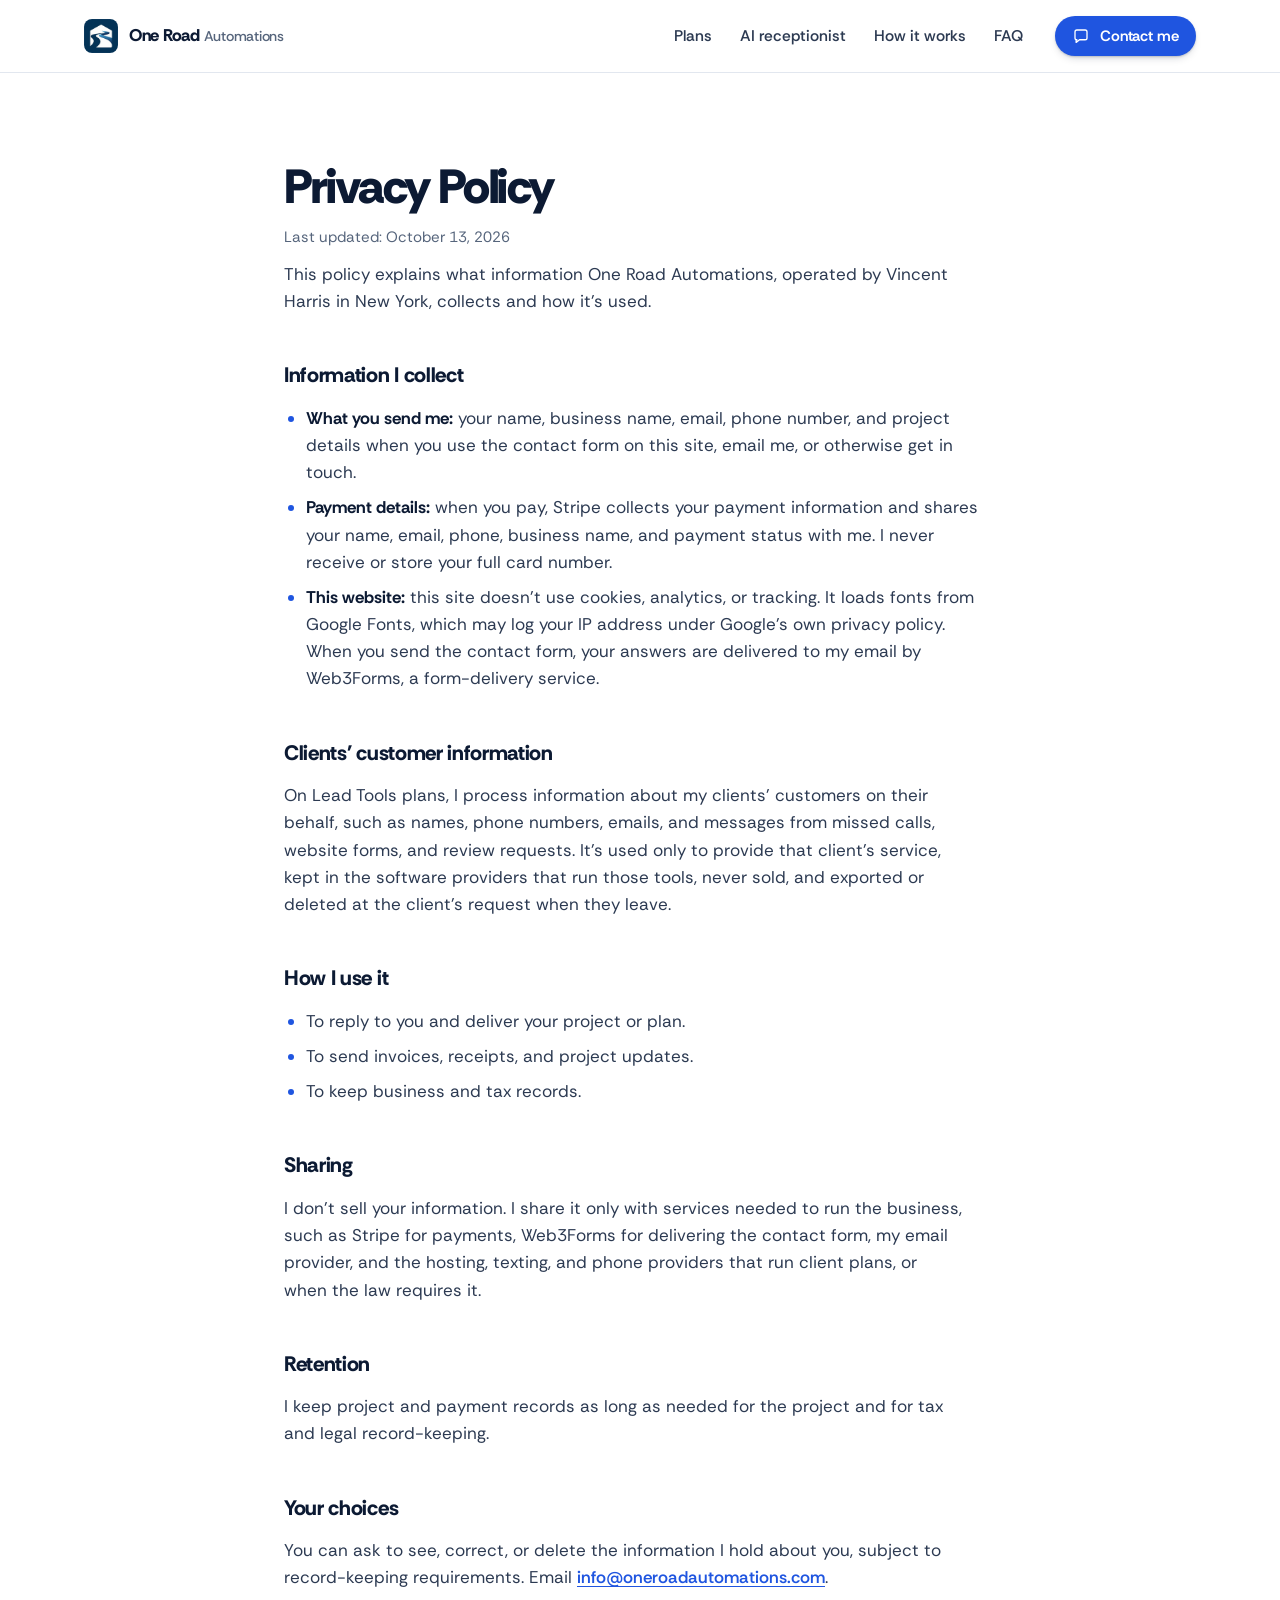
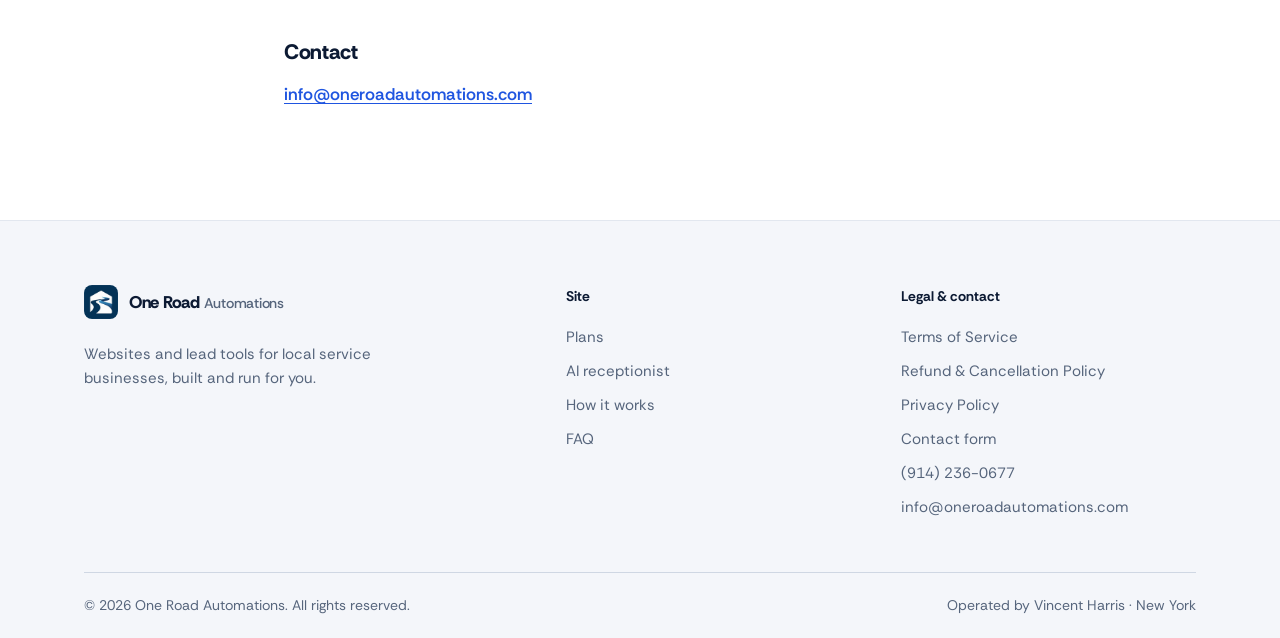
==== privacy.html @ 5dea584a "Use the One Road house-and-road logo Replace the road-lines mark in the header, footer, favicon and " ====
<!DOCTYPE html>
<html lang="en">
<head>
<meta charset="UTF-8" />
<meta name="viewport" content="width=device-width, initial-scale=1.0" />
<title>Privacy Policy | One Road Automations</title>
<meta name="description" content="How One Road Automations collects and uses information." />
<link rel="canonical" href="https://oneroadautomations.com/privacy.html" />
<meta name="theme-color" content="#FFFFFF" />
<link rel="icon" href="img/favicon-64.png" type="image/png" />
<link rel="apple-touch-icon" href="img/apple-touch-icon.png" />
<link rel="preconnect" href="https://fonts.googleapis.com" />
<link rel="preconnect" href="https://fonts.gstatic.com" crossorigin />
<link href="https://fonts.googleapis.com/css2?family=Rethink+Sans:wght@400..800&display=swap" rel="stylesheet" />
<link rel="stylesheet" href="styles.css" />
</head>
<body>
<a class="skip-link" href="#main">Skip to content</a>

<!-- Icon set: one stroke weight, drawn in currentColor -->
<svg width="0" height="0" style="position:absolute" aria-hidden="true" focusable="false">
  <defs>
    <symbol id="i-phone" viewBox="0 0 24 24"><path d="M6.6 3.2 9.4 3l1.7 4.1-2.1 1.6a12 12 0 0 0 6.3 6.3l1.6-2.1 4.1 1.7-.2 2.8a2 2 0 0 1-2.1 1.8A16.5 16.5 0 0 1 4.8 5.3a2 2 0 0 1 1.8-2.1Z"/></symbol>
    <symbol id="i-check" viewBox="0 0 24 24"><path d="M5 12.5 9.5 17 19 7.5"/></symbol>
    <symbol id="i-check-circle" viewBox="0 0 24 24"><circle cx="12" cy="12" r="9"/><path d="m8 12.3 2.7 2.7 5.5-5.5"/></symbol>
    <symbol id="i-minus-circle" viewBox="0 0 24 24"><circle cx="12" cy="12" r="9"/><path d="M8 12h8"/></symbol>
    <symbol id="i-message" viewBox="0 0 24 24"><path d="M4 6.5C4 5.1 5.1 4 6.5 4h11C18.9 4 20 5.1 20 6.5v8c0 1.4-1.1 2.5-2.5 2.5H10l-4.5 3.5V17H6.5C5.1 17 4 15.9 4 14.5Z"/></symbol>
    <symbol id="i-mail" viewBox="0 0 24 24"><rect x="3" y="5" width="18" height="14" rx="2.5"/><path d="m4 7 8 6 8-6"/></symbol>
    <symbol id="i-chev" viewBox="0 0 24 24"><path d="m6 9 6 6 6-6"/></symbol>
    <symbol id="i-tag" viewBox="0 0 24 24"><path d="M3.5 12.6V5A1.5 1.5 0 0 1 5 3.5h7.6a1.5 1.5 0 0 1 1.06.44l6.9 6.9a1.5 1.5 0 0 1 0 2.12l-7.6 7.6a1.5 1.5 0 0 1-2.12 0l-6.9-6.9a1.5 1.5 0 0 1-.44-1.06Z"/><circle cx="8.2" cy="8.2" r="1.4"/></symbol>
    <symbol id="i-key" viewBox="0 0 24 24"><circle cx="8" cy="15.5" r="4.5"/><path d="M11.3 12.2 20 3.5M16.5 7l2.5 2.5M14 9.5l2 2"/></symbol>
    <symbol id="i-calendar-x" viewBox="0 0 24 24"><rect x="3.5" y="5" width="17" height="15.5" rx="2.5"/><path d="M3.5 10h17M8 3v4M16 3v4m-6 7.5 4 4m0-4-4 4"/></symbol>
    <symbol id="i-mobile" viewBox="0 0 24 24"><rect x="6.5" y="2.5" width="11" height="19" rx="2.5"/><path d="M11 18.5h2"/></symbol>
    <symbol id="i-eye" viewBox="0 0 24 24"><path d="M2.5 12S6 5.5 12 5.5 21.5 12 21.5 12 18 18.5 12 18.5 2.5 12 2.5 12Z"/><circle cx="12" cy="12" r="3"/></symbol>
    <symbol id="i-info" viewBox="0 0 24 24"><circle cx="12" cy="12" r="9"/><path d="M12 11v5.5M12 7.6v.4"/></symbol>
    <symbol id="i-bell" viewBox="0 0 24 24"><path d="M6 16.5V11a6 6 0 0 1 12 0v5.5l1.5 2h-15Z"/><path d="M10 20.5a2 2 0 0 0 4 0"/></symbol>
  </defs>
</svg>

<header class="site-header">
  <div class="wrap header-inner">
    <a class="brand" href="index.html" aria-label="One Road Automations, home">
      <img class="brand-mark" src="img/logo-mark.png" alt="" width="34" height="34" />
      <span>One Road <small>Automations</small></span>
    </a>

    <nav class="nav" id="nav" aria-label="Primary">
      <a href="index.html#packages">Plans</a>
      <a href="index.html#receptionist">AI receptionist</a>
      <a href="index.html#how">How it works</a>
      <a href="index.html#faq">FAQ</a>
    </nav>

    <div class="header-cta">
      <a class="btn btn-primary btn-sm" href="index.html#contact"><svg class="icon"><use href="#i-message"/></svg>Contact me</a>
    </div>

    <button class="nav-toggle" id="navToggle" aria-label="Open menu" aria-expanded="false" aria-controls="nav">
      <span></span><span></span><span></span>
    </button>
  </div>
</header>

<main id="main" class="policy">
  <h1>Privacy Policy</h1>
  <p class="updated">Last updated: October 13, 2026</p>

  <p>This policy explains what information One Road Automations, operated by Vincent Harris in New York, collects and how it's used.</p>

  <h2>Information I collect</h2>
  <ul>
    <li><strong>What you send me:</strong> your name, business name, email, phone number, and project details when you use the contact form on this site, email me, or otherwise get in touch.</li>
    <li><strong>Payment details:</strong> when you pay, Stripe collects your payment information and shares your name, email, phone, business name, and payment status with me. I never receive or store your full card number.</li>
    <li><strong>This website:</strong> this site doesn't use cookies, analytics, or tracking. It loads fonts from Google Fonts, which may log your IP address under Google's own privacy policy. When you send the contact form, your answers are delivered to my email by Web3Forms, a form-delivery service.</li>
  </ul>

  <h2>Clients' customer information</h2>
  <p>On Lead Tools plans, I process information about my clients' customers on their behalf, such as names, phone numbers, emails, and messages from missed calls, website forms, and review requests. It's used only to provide that client's service, kept in the software providers that run those tools, never sold, and exported or deleted at the client's request when they leave.</p>

  <h2>How I use it</h2>
  <ul>
    <li>To reply to you and deliver your project or plan.</li>
    <li>To send invoices, receipts, and project updates.</li>
    <li>To keep business and tax records.</li>
  </ul>

  <h2>Sharing</h2>
  <p>I don't sell your information. I share it only with services needed to run the business, such as Stripe for payments, Web3Forms for delivering the contact form, my email provider, and the hosting, texting, and phone providers that run client plans, or when the law requires it.</p>

  <h2>Retention</h2>
  <p>I keep project and payment records as long as needed for the project and for tax and legal record-keeping.</p>

  <h2>Your choices</h2>
  <p>You can ask to see, correct, or delete the information I hold about you, subject to record-keeping requirements. Email <a href="mailto:info@oneroadautomations.com">info@oneroadautomations.com</a>.</p>

  <h2>Contact</h2>
  <p><a href="mailto:info@oneroadautomations.com">info@oneroadautomations.com</a></p>
</main>

<footer class="site-footer">
  <div class="wrap footer-inner">
    <div class="footer-brand">
      <a class="brand" href="index.html" aria-label="One Road Automations, home">
        <img class="brand-mark" src="img/logo-mark.png" alt="" width="34" height="34" />
        <span>One Road <small>Automations</small></span>
      </a>
      <p>Websites and lead tools for local service businesses, built and run for you.</p>
    </div>
    <nav class="footer-col" aria-label="Site">
      <p class="footer-h">Site</p>
      <a href="index.html#packages">Plans</a>
      <a href="index.html#receptionist">AI receptionist</a>
      <a href="index.html#how">How it works</a>
      <a href="index.html#faq">FAQ</a>
    </nav>
    <nav class="footer-col" aria-label="Legal and contact">
      <p class="footer-h">Legal &amp; contact</p>
      <a href="terms.html">Terms of Service</a>
      <a href="terms.html#refunds">Refund &amp; Cancellation Policy</a>
      <a href="privacy.html">Privacy Policy</a>
      <a href="index.html#contact">Contact form</a>
      <a href="tel:+19142360677">(914) 236-0677</a>
      <a href="mailto:info@oneroadautomations.com">info@oneroadautomations.com</a>
    </nav>
  </div>
  <div class="wrap footer-bottom">
    <span>© <span id="year">2026</span> One Road Automations. All rights reserved.</span>
    <span>Operated by Vincent Harris · New York</span>
  </div>
</footer>

<script src="script.js" defer></script>
</body>
</html>
---- styles.css ----
/* =====================================================================
   One Road Automations — light, friendly, one brand blue.
   Type: Rethink Sans (variable weight). Motion: few, purposeful,
   strong ease-out, under 300ms for UI; reduced motion respected.
   ===================================================================== */

:root {
  --bg:        #FFFFFF;
  --bg-soft:   #F4F6FA;
  --ink:       #0C1A33;
  --ink-2:     #2C3A52;
  --muted:     #56657C;
  --line:      #E2E7EF;
  --line-2:    #CFD7E3;
  --blue:      #1F55E0;
  --blue-600:  #1A48C4;
  --blue-700:  #153A9E;
  --blue-50:   #EEF3FE;
  --blue-100:  #DCE6FD;
  --green:     #12805A;
  --danger:    #B42318;
  --field-line: #7E8CA1;

  --font: "Rethink Sans", ui-sans-serif, system-ui, -apple-system, "Segoe UI", sans-serif;

  --radius-sm: 10px;
  --radius:    14px;
  --radius-lg: 22px;
  --maxw:      1160px;

  --shadow-sm: 0 1px 2px rgba(12, 26, 51, .06), 0 1px 1px rgba(12, 26, 51, .04);
  --shadow:    0 2px 4px rgba(12, 26, 51, .04), 0 14px 32px -10px rgba(12, 26, 51, .16);
  --shadow-lg: 0 4px 10px rgba(12, 26, 51, .06), 0 20px 32px -14px rgba(12, 26, 51, .28);

  --ease-out: cubic-bezier(0.23, 1, 0.32, 1);
  --ease-in-out: cubic-bezier(0.77, 0, 0.175, 1);

  color-scheme: light;
}

/* ---------- Base ---------- */
*, *::before, *::after { box-sizing: border-box; }
html { scroll-behavior: smooth; scroll-padding-top: 84px; -webkit-text-size-adjust: 100%; background: var(--bg); }
body {
  margin: 0;
  background: var(--bg);
  color: var(--ink);
  font-family: var(--font);
  font-size: 17px;
  line-height: 1.6;
  -webkit-font-smoothing: antialiased;
  -webkit-tap-highlight-color: transparent;
  caret-color: var(--blue);
}
img, svg { display: block; max-width: 100%; }
a { color: inherit; text-decoration: none; }
h1, h2, h3, h4 { margin: 0; color: var(--ink); text-wrap: balance; }
p { margin: 0; text-wrap: pretty; }
ul, ol { margin: 0; padding: 0; list-style: none; }
button { font: inherit; color: inherit; }
::selection { background: var(--blue-100); color: var(--ink); }

.wrap { width: 100%; max-width: var(--maxw); margin-inline: auto; padding-inline: 24px; }

.skip-link { position: absolute; left: -9999px; top: 0; z-index: 200; background: var(--blue); color: #fff; padding: 10px 16px; border-radius: 0 0 10px 0; font-weight: 600; }
.skip-link:focus { left: 0; }

:focus-visible { outline: 2px solid var(--blue); outline-offset: 3px; border-radius: 6px; }

.icon { width: 20px; height: 20px; flex: none; fill: none; stroke: currentColor; stroke-width: 1.75; stroke-linecap: round; stroke-linejoin: round; }

/* ---------- Type scale ---------- */
.display {
  font-size: clamp(2.45rem, 1.25rem + 4.1vw, 4.4rem);
  font-weight: 800;
  line-height: 1.02;
  letter-spacing: -0.035em;
}
.h2 {
  font-size: clamp(1.95rem, 1.35rem + 2.1vw, 2.95rem);
  font-weight: 780;
  line-height: 1.08;
  letter-spacing: -0.03em;
}
.hl { color: var(--blue); }
.nowrap { white-space: nowrap; }
.lede { font-size: clamp(1.06rem, 1rem + .35vw, 1.2rem); color: var(--ink-2); line-height: 1.6; max-width: 54ch; }
.sub { font-size: 1.08rem; color: var(--muted); max-width: 60ch; margin-top: 16px; }

/* ---------- Buttons ---------- */
.btn {
  display: inline-flex; align-items: center; justify-content: center; gap: 10px;
  min-height: 48px; padding: 12px 22px;
  border-radius: 999px; border: 1.5px solid transparent;
  font-weight: 650; font-size: 16px; line-height: 1.2; letter-spacing: -0.005em;
  cursor: pointer; white-space: nowrap; user-select: none;
  transition: background-color 160ms ease, border-color 160ms ease, color 160ms ease, transform 160ms var(--ease-out), box-shadow 160ms ease;
}
.btn .icon { width: 18px; height: 18px; }
.btn:active { transform: scale(0.97); }
.btn-primary { background: var(--blue); color: #fff; box-shadow: 0 1px 2px rgba(12, 26, 51, .18), 0 4px 10px -4px rgba(12, 26, 51, .28); }
.btn-secondary { background: #fff; color: var(--ink); border-color: var(--line-2); }
.btn-light { background: #fff; color: var(--blue-700); }
.btn-lg { min-height: 56px; padding: 15px 26px; font-size: 17px; }
.btn-sm { min-height: 40px; padding: 8px 16px; font-size: 15px; }
.btn-block { width: 100%; }
@media (hover: hover) and (pointer: fine) {
  .btn-primary:hover { background: var(--blue-600); }
  .btn-secondary:hover { border-color: var(--ink-2); }
  .btn-light:hover { background: var(--blue-50); }
}

.text-link { color: var(--blue); font-weight: 600; text-decoration: underline; text-decoration-thickness: 1.5px; text-underline-offset: 3px; text-decoration-color: rgba(31, 85, 224, .35); transition: text-decoration-color 160ms ease; }
@media (hover: hover) and (pointer: fine) { .text-link:hover { text-decoration-color: var(--blue); } }

/* ---------- Header ---------- */
.site-header {
  position: sticky; top: 0; z-index: 60;
  background: rgba(255, 255, 255, .92);
  -webkit-backdrop-filter: saturate(180%) blur(12px);
          backdrop-filter: saturate(180%) blur(12px);
  border-bottom: 1px solid var(--line);
}
.header-inner { display: flex; align-items: center; gap: 32px; height: 72px; }
.brand { display: inline-flex; align-items: center; gap: 11px; white-space: nowrap; font-weight: 750; font-size: 17px; letter-spacing: -0.015em; }
.brand-mark { width: 34px; height: 34px; flex: none; border-radius: 8px; display: block; }
.brand small { font-weight: 500; color: var(--muted); }
.nav { display: flex; gap: 28px; margin-left: auto; }
.nav a { font-size: 15.5px; font-weight: 550; color: var(--ink-2); transition: color 160ms ease; }
@media (hover: hover) and (pointer: fine) { .nav a:hover { color: var(--blue); } }
.header-cta { display: flex; align-items: center; gap: 12px; }

.nav-toggle { display: none; flex-direction: column; justify-content: center; gap: 5px; width: 44px; height: 44px; margin-left: auto; background: none; border: 0; padding: 10px; cursor: pointer; border-radius: 10px; }
.nav-toggle span { width: 22px; height: 2px; background: var(--ink); border-radius: 2px; transition: transform 200ms var(--ease-in-out), opacity 150ms ease; }
.nav-toggle[aria-expanded="true"] span:nth-child(1) { transform: translateY(7px) rotate(45deg); }
.nav-toggle[aria-expanded="true"] span:nth-child(2) { opacity: 0; }
.nav-toggle[aria-expanded="true"] span:nth-child(3) { transform: translateY(-7px) rotate(-45deg); }

/* ---------- Hero ---------- */
.hero { position: relative; overflow: hidden; padding: clamp(48px, 7vw, 96px) 0 clamp(56px, 7vw, 104px); background: linear-gradient(180deg, var(--blue-50) 0%, #fff 62%); }
.hero-grid { display: grid; grid-template-columns: minmax(0, 1.14fr) minmax(0, .86fr); gap: clamp(40px, 5vw, 72px); align-items: center; }
.hero .lede { margin-top: 24px; }
.actions { display: flex; flex-wrap: wrap; gap: 12px; margin-top: 34px; }
.facts { display: flex; flex-wrap: wrap; gap: 10px 20px; margin-top: 28px; font-size: 15.5px; font-weight: 550; color: var(--ink-2); }
.facts li { display: inline-flex; align-items: center; gap: 8px; }
.facts .icon { width: 18px; height: 18px; color: var(--green); }
.lbl-short { display: none; }
.sample-expand { display: none; }

/* Product shot: desktop browser behind, phone in front */
.showcase { position: relative; min-height: 640px; }
.browser {
  position: absolute; top: 40px; left: -8px; width: calc(100% + 120px); max-width: 680px;
  background: #fff; border: 1px solid var(--line-2); border-radius: 14px;
  box-shadow: var(--shadow-lg); overflow: hidden;
}
.browser-bar { display: flex; align-items: center; gap: 12px; height: 38px; padding: 0 14px; background: var(--bg-soft); border-bottom: 1px solid var(--line); }
.browser-bar .dots { display: flex; gap: 6px; }
.browser-bar .dots i { width: 9px; height: 9px; border-radius: 50%; background: var(--line-2); }
.browser-url { flex: 0 1 auto; max-width: 200px; margin: 0; text-align: left; font-size: 12px; color: var(--muted); background: #fff; border: 1px solid var(--line); border-radius: 7px; padding: 3px 10px; white-space: nowrap; overflow: hidden; text-overflow: ellipsis; }

/* Sample site (desktop rendition) */
.bs-nav { display: flex; align-items: center; gap: 14px; padding: 12px 18px; font-size: 12px; white-space: nowrap; }
.bs-logo { font-weight: 800; font-size: 13px; color: #123B2E; letter-spacing: -0.01em; }
.bs-links { display: flex; gap: 12px; margin-left: auto; color: #4C5A57; }
.bs-call { background: #C2410C; color: #fff; font-weight: 700; border-radius: 999px; padding: 5px 11px; }
.bs-hero { position: relative; height: 230px; margin: 0 12px; border-radius: 10px; overflow: hidden; background: #0A2019; }
.bs-hero img { width: 100%; height: 100%; object-fit: cover; }
.bs-hero::after { content: ""; position: absolute; inset: 0; background: linear-gradient(90deg, rgba(10, 32, 25, .84) 0%, rgba(10, 32, 25, .55) 48%, rgba(10, 32, 25, .05) 100%); }
.bs-hero-copy { position: absolute; z-index: 1; left: 20px; top: 50%; transform: translateY(-50%); max-width: 28%; color: #fff; }
.bs-hero-copy b { display: block; font-size: 18px; line-height: 1.08; font-weight: 800; letter-spacing: -0.02em; }
.bs-hero-copy span { display: block; margin-top: 8px; font-size: 12px; opacity: .92; }
.bs-hero-copy .bs-btns { display: flex; gap: 6px; margin-top: 12px; }
.bs-hero-copy .bs-btns i { font-style: normal; font-size: 12px; white-space: nowrap; font-weight: 700; padding: 6px 10px; border-radius: 999px; background: #C2410C; }
.bs-hero-copy .bs-btns i + i { background: rgba(255, 255, 255, .16); border: 1px solid rgba(255, 255, 255, .5); }
.bs-tiles { display: grid; grid-template-columns: repeat(3, 1fr); gap: 8px; padding: 12px; }
.bs-tiles span { padding: 10px; border: 1px solid #E4EAE7; border-radius: 8px; font-size: 12px; font-weight: 700; color: #123B2E; }

/* Phone */
.phone { position: absolute; right: -36px; top: 0; margin: 0; width: 266px; z-index: 2; }
.sample-tag {
  display: inline-flex; align-items: center; gap: 7px; margin: 0 0 12px 6px;
  font-size: 13px; font-weight: 650; color: var(--blue-700);
  background: #fff; border: 1px solid var(--blue-100); border-radius: 999px; padding: 5px 12px 5px 9px;
  box-shadow: var(--shadow-sm);
}
.sample-tag .icon { width: 16px; height: 16px; color: var(--blue); }
.phone-frame {
  position: relative; height: 566px; padding: 10px;
  background: #101A2C; border-radius: 44px;
  box-shadow: 0 0 0 1px rgba(12, 26, 51, .5), var(--shadow-lg), inset 0 0 0 2px #2A3650;
}
.phone-frame::before { content: ""; position: absolute; z-index: 3; top: 18px; left: 50%; width: 76px; height: 22px; margin-left: -38px; background: #101A2C; border-radius: 999px; }
.phone-screen {
  position: relative; height: 100%; overflow-y: auto; overscroll-behavior: contain;
  background: #fff; border-radius: 34px;
  scrollbar-width: none; font-size: 13px; line-height: 1.45; color: #1E2B28;
}
.phone-screen::-webkit-scrollbar { display: none; }

/* Sample site (mobile rendition) */
.ps-top { position: sticky; top: 0; z-index: 2; display: flex; align-items: center; justify-content: space-between; padding: 44px 14px 10px; background: rgba(255, 255, 255, .96); border-bottom: 1px solid #EDF1EF; }
.ps-logo { font-weight: 800; font-size: 14px; color: #123B2E; letter-spacing: -0.015em; }
.ps-logo small { display: block; font-weight: 600; font-size: 11px; color: #5C6B67; letter-spacing: .02em; }
.ps-btn {
  display: flex; align-items: center; justify-content: center; gap: 6px; width: 100%;
  min-height: 40px; border: 0; border-radius: 999px; background: #C2410C; color: #fff;
  font-weight: 700; font-size: 13px; cursor: pointer;
  transition: transform 160ms var(--ease-out), background-color 160ms ease;
}
.ps-btn:active { transform: scale(0.97); }
.ps-btn .icon { width: 15px; height: 15px; }
.ps-btn.ghost { background: rgba(255, 255, 255, .14); border: 1px solid rgba(255, 255, 255, .55); }
.ps-btn.small { width: auto; min-height: 32px; padding: 0 12px; font-size: 12px; }
.ps-hero { position: relative; height: 300px; overflow: hidden; background: #0A2019; }
.ps-hero img { width: 100%; height: 100%; object-fit: cover; }
.ps-hero::after { content: ""; position: absolute; inset: 0; background: linear-gradient(180deg, rgba(10, 32, 25, .15) 0%, rgba(10, 32, 25, .82) 70%); }
.ps-hero-copy { position: absolute; z-index: 1; left: 14px; right: 14px; bottom: 14px; color: #fff; }
.ps-hero-copy strong { display: block; font-size: 21px; line-height: 1.08; font-weight: 800; letter-spacing: -0.02em; }
.ps-hero-copy p { margin-top: 6px; font-size: 12px; opacity: .92; }
.ps-hero-copy .ps-btn { margin-top: 10px; }
.ps-hero-copy .ps-btn + .ps-btn { margin-top: 8px; }
.ps-section { padding: 18px 14px 4px; }
.ps-h { font-size: 15px; font-weight: 800; color: #123B2E; letter-spacing: -0.01em; margin-bottom: 10px; }
.ps-services { display: grid; grid-template-columns: 1fr 1fr; gap: 8px; }
.ps-services li { padding: 10px; border: 1px solid #E4EAE7; border-radius: 10px; font-weight: 650; font-size: 12px; color: #123B2E; }
.ps-gallery { display: grid; grid-template-columns: 1fr 1fr; gap: 8px; }
.ps-gallery img { width: 100%; height: auto; aspect-ratio: 1; object-fit: cover; border-radius: 10px; }
.ps-map { position: relative; height: 130px; border-radius: 12px; overflow: hidden; background: #E9EFEC; }
.ps-map svg { width: 100%; height: 100%; }
.ps-map span { position: absolute; left: 10px; bottom: 10px; background: #fff; border-radius: 8px; padding: 4px 8px; font-size: 12px; font-weight: 700; color: #123B2E; box-shadow: 0 2px 6px rgba(0, 0, 0, .12); }
.ps-form { display: grid; gap: 8px; }
.ps-field { padding: 10px 12px; border: 1px solid #D9E1DE; border-radius: 10px; color: #66736F; font-size: 12px; background: #fff; }
.ps-field.tall { height: 64px; }
.ps-foot { margin-top: 18px; padding: 16px 14px 28px; background: #123B2E; color: #DCE9E3; font-size: 12px; }
.ps-foot b { color: #fff; }

.ps-toast {
  position: absolute; z-index: 4; left: 22px; right: 22px; bottom: 26px;
  display: flex; align-items: flex-start; gap: 9px; padding: 11px 13px;
  background: var(--ink); color: #fff; border-radius: 14px; font-size: 13px; line-height: 1.35; font-weight: 550;
  box-shadow: 0 10px 30px -8px rgba(0, 0, 0, .45);
  opacity: 0; transform: translateY(8px) scale(0.98); pointer-events: none;
  transition: opacity 150ms var(--ease-out), transform 150ms var(--ease-out);
}
.ps-toast .icon { width: 17px; height: 17px; margin-top: 1px; color: #8FB0FF; }
.ps-toast.show { opacity: 1; transform: none; transition: opacity 220ms var(--ease-out), transform 220ms var(--ease-out); }

/* ---------- Promise strip ---------- */
.promises { border-block: 1px solid var(--line); background: #fff; }
.promise-grid { display: grid; grid-template-columns: repeat(4, 1fr); }
.promise { display: flex; gap: 14px; padding: 28px 24px 28px 0; }
.promise + .promise { padding-left: 24px; border-left: 1px solid var(--line); }
.promise .icon { width: 24px; height: 24px; color: var(--blue); margin-top: 2px; }
.promise b { display: block; font-size: 16px; font-weight: 700; letter-spacing: -0.01em; }
.promise span { display: block; margin-top: 2px; font-size: 14.5px; color: var(--muted); line-height: 1.45; }

/* ---------- Sections ---------- */
.section { padding: clamp(72px, 9vw, 120px) 0; }
.section-soft { background: var(--bg-soft); border-block: 1px solid var(--line); }
.section-head { max-width: 760px; margin-bottom: clamp(40px, 5vw, 60px); }
.section-head.center { margin-inline: auto; text-align: center; }
.section-head.center .sub { margin-inline: auto; }

/* ---------- Pricing ---------- */
.pricing-grid { display: grid; grid-template-columns: repeat(3, minmax(0, 1fr)); gap: 20px; align-items: stretch; }
.price-card {
  position: relative; display: flex; flex-direction: column;
  background: #fff; border: 1px solid var(--line-2); border-radius: var(--radius-lg);
  padding: 30px 28px 30px; box-shadow: var(--shadow-sm);
}
.price-card.featured { border: 2px solid var(--blue); padding: 29px 27px 29px; box-shadow: var(--shadow); }
.price-badge { position: absolute; top: -13px; left: 26px; background: var(--blue); color: #fff; font-size: 12.5px; font-weight: 700; padding: 4px 11px; border-radius: 999px; }
.price-card h3 { font-size: 22px; font-weight: 750; letter-spacing: -0.015em; }
.price-desc { margin-top: 8px; color: var(--muted); font-size: 15.5px; min-height: 4.8em; }
.price-amt { display: flex; flex-wrap: wrap; align-items: baseline; gap: 4px 8px; margin: 18px 0 22px; }
.price-amt strong { font-size: 48px; font-weight: 800; letter-spacing: -0.035em; line-height: 1; font-variant-numeric: tabular-nums; }
.price-amt span { font-size: 15px; color: var(--muted); font-weight: 550; }
.price-list { display: grid; gap: 12px; margin-top: 24px; padding-top: 24px; border-top: 1px solid var(--line); }
.price-list li { display: flex; gap: 10px; font-size: 15.5px; color: var(--ink-2); line-height: 1.45; }
.price-list .icon { width: 19px; height: 19px; color: var(--blue); margin-top: 1px; }
.price-list .lead { font-weight: 650; color: var(--ink); }
.pricing-note { margin-top: 26px; font-size: 15.5px; color: var(--muted); max-width: 78ch; }
.pricing-note strong { color: var(--ink); }

.addons { margin-top: 40px; display: grid; grid-template-columns: minmax(0, .8fr) minmax(0, 2fr); gap: 24px 48px; padding: 30px 32px; background: var(--bg-soft); border: 1px solid var(--line); border-radius: var(--radius-lg); }
.addons h3 { font-size: 21px; font-weight: 750; letter-spacing: -0.015em; }
.addons p { margin-top: 6px; color: var(--muted); font-size: 15px; }
.addons-list { display: grid; grid-template-columns: 1fr; max-width: 560px; }
.addons-list li { display: flex; justify-content: space-between; gap: 16px; padding: 12px 0; border-bottom: 1px solid var(--line-2); font-size: 15.5px; color: var(--ink-2); }
.addons-list strong { color: var(--ink); font-weight: 700; font-variant-numeric: tabular-nums; }

/* ---------- AI receptionist band ---------- */
.band { position: relative; overflow: hidden; background: var(--blue-600); color: #fff; padding: clamp(72px, 9vw, 112px) 0; }
.band-grid { position: relative; display: grid; grid-template-columns: minmax(0, 1fr) minmax(0, .9fr); gap: clamp(40px, 6vw, 88px); align-items: center; }
.band h2 { color: #fff; }
.band-copy > p { margin-top: 20px; font-size: 1.12rem; color: rgba(255, 255, 255, .88); max-width: 52ch; }
.band-bridge { margin-top: 16px; max-width: 52ch; padding: 14px 16px; border-radius: var(--radius); background: rgba(255, 255, 255, .1); color: #fff; font-size: 1rem; line-height: 1.5; }
.band-bridge strong { font-weight: 700; }
.band-points { display: grid; gap: 12px; margin-top: 26px; }
.band-points li { display: flex; gap: 10px; font-weight: 600; }
.band-points .icon { color: #BFD2FF; }
.band .actions { margin-top: 32px; }
.band-note { margin-top: 18px; font-size: 14.5px; color: rgba(255, 255, 255, .78); }

.chat { background: #fff; color: var(--ink); border-radius: var(--radius-lg); box-shadow: 0 18px 36px -16px rgba(0, 0, 0, .34); overflow: hidden; }
.chat-head { display: flex; flex-wrap: wrap; align-items: center; justify-content: space-between; gap: 8px 12px; padding: 14px 18px; border-bottom: 1px solid var(--line); }
.chat-head > div { flex: 1 1 220px; }
.chat-head b { display: block; font-size: 15px; font-weight: 700; letter-spacing: -0.01em; }
.chat-head small { display: block; font-size: 12.5px; color: var(--muted); }
.chat-tag { flex: none; font-size: 12px; font-weight: 650; color: var(--blue-700); background: var(--blue-50); border-radius: 999px; padding: 4px 10px; }
.chat-body { display: grid; gap: 10px; padding: 18px; background: var(--bg-soft); }
.chat-time { justify-self: center; font-size: 12px; font-weight: 600; color: var(--muted); }
.msg { max-width: 84%; padding: 10px 14px; border-radius: 18px; font-size: 15px; line-height: 1.42; }
.msg.in { justify-self: start; background: #fff; border: 1px solid var(--line); border-bottom-left-radius: 6px; }
.msg.out { justify-self: end; background: var(--blue); color: #fff; border-bottom-right-radius: 6px; }
.msg-who { display: block; font-size: 11.5px; font-weight: 650; opacity: .72; margin-bottom: 2px; }
.msg.out .msg-who { opacity: .9; }
.chat-alert { justify-self: center; display: inline-flex; align-items: center; gap: 7px; margin-top: 4px; padding: 6px 12px; border-radius: 999px; background: #E3F4EC; color: #0B6B48; font-size: 13px; font-weight: 650; }
.chat-alert .icon { width: 16px; height: 16px; }
.typing { justify-self: start; display: none; gap: 4px; padding: 12px 14px; background: #fff; border: 1px solid var(--line); border-radius: 18px; border-bottom-left-radius: 6px; }
.typing i { width: 7px; height: 7px; border-radius: 50%; background: var(--muted); opacity: .35; animation: typing 1s infinite ease-in-out; }
.typing i:nth-child(2) { animation-delay: .15s; }
.typing i:nth-child(3) { animation-delay: .3s; }
@keyframes typing { 0%, 60%, 100% { transform: translateY(0); opacity: .35; } 30% { transform: translateY(-3px); opacity: 1; } }

/* Conversation playback (armed by JS only when the band starts below the fold) */
.chat.armed .beat { opacity: 0; transform: translateY(8px) scale(0.98); }
.chat .beat { transition: opacity 260ms var(--ease-out), transform 260ms var(--ease-out); }
.msg.in { transform-origin: bottom left; }
.msg.out { transform-origin: bottom right; }
.chat.armed .beat.on { opacity: 1; transform: none; }
.chat .typing.on { display: inline-flex; }

/* ---------- Included / not ---------- */
.include { display: grid; grid-template-columns: 1fr 1fr; background: #fff; border: 1px solid var(--line-2); border-radius: var(--radius-lg); box-shadow: var(--shadow-sm); overflow: hidden; }
.include-col { padding: 34px 36px 36px; }
.include-col + .include-col { border-left: 1px solid var(--line); background: #FBFCFE; }
.include-col h3 { font-size: 21px; font-weight: 750; letter-spacing: -0.015em; }
.include-col ul { display: grid; gap: 16px; margin-top: 22px; }
.include-col li { display: flex; gap: 12px; color: var(--ink-2); line-height: 1.5; }
.include-col li strong { color: var(--ink); font-weight: 650; }
.include-col .icon { width: 20px; height: 20px; margin-top: 2px; }
.include-col.yes .icon { color: var(--green); }
.include-col.no .icon { color: #6F7C91; }

/* ---------- How it works ---------- */
.steps { display: grid; grid-template-columns: repeat(3, minmax(0, 1fr)); gap: 44px 40px; counter-reset: step; }
.step { position: relative; padding-top: 4px; }
.step-num {
  display: grid; place-items: center; width: 40px; height: 40px; border-radius: 50%;
  background: var(--blue-50); color: var(--blue-700); border: 1px solid var(--blue-100);
  font-weight: 750; font-size: 16px; font-variant-numeric: tabular-nums;
}
.step h3 { margin-top: 18px; font-size: 21px; font-weight: 750; letter-spacing: -0.015em; }
.step p { margin-top: 8px; color: var(--muted); font-size: 16px; }

/* ---------- FAQ ---------- */
.faq-grid { display: grid; grid-template-columns: minmax(0, .8fr) minmax(0, 1.4fr); gap: clamp(32px, 6vw, 88px); align-items: start; }
.faq-aside p { margin-top: 16px; color: var(--muted); }
.faq { background: #fff; border: 1px solid var(--line-2); border-radius: var(--radius-lg); box-shadow: var(--shadow-sm); }
.faq details + details { border-top: 1px solid var(--line); }
.faq summary {
  display: flex; justify-content: space-between; align-items: center; gap: 20px;
  padding: 22px 26px; cursor: pointer; list-style: none;
  font-size: 17px; font-weight: 650; letter-spacing: -0.01em;
}
.faq summary::-webkit-details-marker { display: none; }
.faq summary .chev { width: 20px; height: 20px; flex: none; color: var(--muted); transition: transform 200ms var(--ease-out); }
.faq details[open] summary .chev { transform: rotate(180deg); color: var(--blue); }
.faq details p { padding: 0 26px 24px; color: var(--ink-2); max-width: 68ch; }
.faq details a { color: var(--blue); font-weight: 600; text-decoration: underline; text-underline-offset: 3px; }

/* ---------- Final CTA ---------- */
.cta { text-align: center; background: linear-gradient(180deg, #fff 0%, var(--blue-50) 100%); }
.cta-card { max-width: 860px; margin-inline: auto; }
.cta-card .sub { margin-inline: auto; color: var(--ink-2); }
.cta-sign { margin-top: 18px; font-size: 14.5px; color: var(--muted); }

/* Contact form */
.lead-form { max-width: 640px; margin: 32px auto 0; text-align: left; background: #fff; border: 1px solid var(--blue-100); border-radius: var(--radius-lg); padding: clamp(22px, 4vw, 34px); box-shadow: var(--shadow-sm); }
.form-body { display: grid; gap: 18px; }
.field-row { display: grid; grid-template-columns: 1fr 1fr; gap: 18px; }
.field { display: grid; gap: 7px; }
.field > span { font-size: 15.5px; font-weight: 650; color: var(--ink); }
.field .req { color: var(--blue); font-weight: 700; }
.field em { font-style: normal; font-weight: 500; color: var(--muted); }
.field input, .field select, .field textarea {
  width: 100%; min-height: 50px; padding: 12px 14px;
  font: inherit; font-size: 16px; color: var(--ink);
  background: #fff; border: 1px solid var(--field-line); border-radius: var(--radius-sm);
}
.field textarea { min-height: 128px; resize: vertical; line-height: 1.5; }
.field select {
  appearance: none; -webkit-appearance: none; padding-right: 44px; cursor: pointer;
  background-image: url("data:image/svg+xml,%3Csvg xmlns='http://www.w3.org/2000/svg' viewBox='0 0 24 24' fill='none' stroke='%2356657C' stroke-width='2' stroke-linecap='round' stroke-linejoin='round'%3E%3Cpath d='m6 9 6 6 6-6'/%3E%3C/svg%3E");
  background-repeat: no-repeat; background-position: right 14px center; background-size: 18px;
}
.field ::placeholder { color: var(--muted); opacity: 1; }
.field input:focus, .field select:focus, .field textarea:focus { outline: none; border-color: var(--blue); box-shadow: 0 0 0 3px var(--blue-100); }
@media (hover: hover) and (pointer: fine) { .field input:hover, .field select:hover, .field textarea:hover { border-color: var(--muted); } }
.lead-form.was-validated .field :invalid { border-color: var(--danger); }
.lead-form.was-validated .field :invalid:focus { box-shadow: 0 0 0 3px rgba(180, 35, 24, .15); }
.lead-form .btn[disabled] { opacity: .7; cursor: progress; }
.field-error { font-size: 14.5px; font-weight: 600; color: var(--danger); }
.field-error[hidden] { display: none; }
.field select.just-picked { border-color: var(--blue); animation: picked 1.6s var(--ease-out); }
@keyframes picked { 0% { box-shadow: 0 0 0 0 rgba(31, 85, 224, 0); } 15% { box-shadow: 0 0 0 5px var(--blue-100); } 100% { box-shadow: 0 0 0 0 rgba(31, 85, 224, 0); } }
.form-status { font-size: 15.5px; font-weight: 600; }
.form-status:empty { display: none; }
.form-status.error { color: var(--danger); }
.form-status.ok { color: var(--green); }
.form-done { display: grid; justify-items: center; gap: 12px; padding: 18px 8px; text-align: center; color: var(--ink-2); }
.form-done[hidden], .form-body[hidden] { display: none; }
.form-done:focus { outline: none; }
.form-done .icon { width: 44px; height: 44px; color: var(--green); stroke-width: 1.5; }
.form-done b { color: var(--ink); font-size: 1.15em; }
.form-note { max-width: 640px; margin: 18px auto 0; font-size: 15.5px; color: var(--muted); }
.hp { position: absolute; left: -9999px; width: 1px; height: 1px; opacity: 0; }

/* ---------- Policy pages ---------- */
.policy { max-width: 760px; margin-inline: auto; padding: clamp(48px, 7vw, 88px) 24px clamp(72px, 9vw, 112px); }
.policy h1 { font-size: clamp(2.1rem, 1.5rem + 2.4vw, 3rem); font-weight: 800; letter-spacing: -0.03em; line-height: 1.08; }
.policy .updated { margin-top: 12px; color: var(--muted); font-size: 15px; }
.policy h2 { margin-top: 44px; font-size: 21px; font-weight: 750; letter-spacing: -0.015em; scroll-margin-top: 96px; }
.policy p, .policy li { color: var(--ink-2); }
.policy p { margin-top: 12px; }
.policy p, .policy li { max-width: 68ch; }
.policy ul { margin-top: 12px; padding-left: 22px; list-style: disc; }
.policy li { margin-top: 8px; }
.policy li::marker { color: var(--blue); }
.policy strong { color: var(--ink); }
.policy a { color: var(--blue); font-weight: 600; text-decoration: underline; text-underline-offset: 3px; }
.callout { margin-top: 18px; padding: 18px 20px; background: var(--blue-50); border: 1px solid var(--blue-100); border-radius: var(--radius); }

/* ---------- Footer ---------- */
.site-footer { background: var(--bg-soft); border-top: 1px solid var(--line); padding-top: 64px; color: var(--muted); font-size: 15px; }
.footer-inner { display: grid; grid-template-columns: 1.5fr 1fr 1fr; gap: 40px; padding-bottom: 48px; }
.footer-brand .brand { color: var(--ink); }
.footer-brand p { margin-top: 16px; max-width: 40ch; }
.footer-h { font-size: 14px; font-weight: 700; color: var(--ink); margin-bottom: 12px; }
.footer-col a { display: block; padding: 5px 0; transition: color 160ms ease; }
@media (hover: hover) and (pointer: fine) { .footer-col a:hover { color: var(--blue); } }
.footer-bottom { position: relative; display: flex; justify-content: space-between; flex-wrap: wrap; gap: 8px; padding-top: 22px; padding-bottom: 22px; font-size: 14px; }
.footer-bottom::before { content: ""; position: absolute; top: 0; left: 24px; right: 24px; border-top: 1px solid var(--line-2); }

/* ---------- Mobile action bar ---------- */
.mobile-bar {
  display: none; position: fixed; z-index: 70; left: 0; right: 0; bottom: 0; gap: 10px;
  padding: 10px 14px calc(10px + env(safe-area-inset-bottom));
  background: rgba(255, 255, 255, .96); border-top: 1px solid var(--line);
  -webkit-backdrop-filter: blur(12px); backdrop-filter: blur(12px);
}
.mobile-bar .btn { flex: 1; }

/* ---------- Responsive ---------- */
@media (max-width: 1080px) {
  .hero-grid { grid-template-columns: 1fr; }
  .showcase { max-width: 600px; min-height: 640px; width: 100%; margin-inline: auto; }
  .promise-grid { grid-template-columns: 1fr 1fr; }
  .promise:nth-child(3) { padding-left: 0; border-left: 0; }
  .promise:nth-child(n+3) { border-top: 1px solid var(--line); }
  .addons { grid-template-columns: 1fr; }
  .band-grid, .faq-grid { grid-template-columns: 1fr; }
  .steps { grid-template-columns: 1fr 1fr; }
  .footer-inner { grid-template-columns: 1fr 1fr; }
  .footer-brand { grid-column: 1 / -1; }
}
@media (max-width: 960px) {
  /* menu button from tablet width down; the header CTA stays beside it */
  .nav {
    position: fixed; inset: 72px 0 auto 0; flex-direction: column; gap: 0; margin: 0;
    background: #fff; border-bottom: 1px solid var(--line); box-shadow: var(--shadow);
    padding: 6px 24px 16px;
    transform: translateY(-8px); opacity: 0; visibility: hidden;
    transition: transform 150ms var(--ease-out), opacity 150ms var(--ease-out), visibility 0s linear 150ms;
  }
  .nav.open { transform: none; opacity: 1; visibility: visible; transition: transform 200ms var(--ease-out), opacity 200ms var(--ease-out); }
  .nav a { padding: 14px 0; font-size: 17px; border-bottom: 1px solid var(--line); }
  .nav a:last-child { border-bottom: 0; }
  .header-cta { margin-left: auto; }
  .nav-toggle { display: flex; margin-left: 0; }
}
@media (max-width: 900px) {
  .pricing-grid { grid-template-columns: 1fr; max-width: 640px; margin-inline: auto; }
  .price-desc { min-height: 0; }
}
@media (min-width: 641px) and (max-width: 900px) {
  .price-list { grid-template-columns: 1fr 1fr; column-gap: 28px; }
  .price-list li:has(.lead) { grid-column: 1 / -1; }
}
@media (max-width: 760px) {
  body { font-size: 16px; }
  .header-cta { display: none; }
  .nav-toggle { margin-left: auto; }
  .actions .btn { width: 100%; }
  .hero .actions { flex-wrap: nowrap; }
  .hero .actions .btn { width: auto; flex: 1 1 0; padding-inline: 12px; }
  .lbl-long { display: none; }
  .lbl-short { display: inline; }
  .facts { display: none; }
  .showcase { min-height: 0; }
  .browser { display: none; }
  .phone { position: relative; right: auto; margin-inline: auto; width: 272px; }
  .phone-frame { height: 540px; }
  .phone-screen { overflow-y: hidden; overscroll-behavior: auto; }
  .sample-expand { display: flex; width: 100%; margin-top: 14px; }
  .phone.expanded .phone-frame { height: auto; }
  .phone.expanded .phone-screen { height: auto; overflow: visible; }
  .phone.expanded .ps-top { position: static; }
  .phone.expanded .ps-toast { position: fixed; left: 16px; right: 16px; bottom: 20px; z-index: 80; }
  .promise-grid { grid-template-columns: 1fr; }
  .promise, .promise + .promise { padding: 20px 0; border-left: 0; }
  .promise + .promise { border-top: 1px solid var(--line); }
  .price-card { padding: 26px 22px; }
  .price-card.featured { padding: 25px 21px; }
  .addons { padding: 24px 22px; }
  .addons-list { grid-template-columns: 1fr; }
  .include { grid-template-columns: 1fr; }
  .include-col { padding: 26px 22px 28px; }
  .include-col + .include-col { border-left: 0; border-top: 1px solid var(--line); }
  .steps { grid-template-columns: 1fr; gap: 28px; }
  .step { display: grid; grid-template-columns: 40px 1fr; column-gap: 16px; padding-top: 0; }
  .step h3 { margin-top: 7px; }
  .step p { grid-column: 2; }
  .faq summary { padding: 20px 20px; font-size: 16px; }
  .faq details p { padding: 0 20px 22px; }
  .field-row { grid-template-columns: 1fr; }
  .lead-form { padding: 22px 18px; }
  .footer-inner { grid-template-columns: 1fr; gap: 28px; }
  .mobile-bar { display: flex; }
  .bar-managed .mobile-bar { transform: translateY(110%); visibility: hidden; transition: transform 150ms var(--ease-out), visibility 0s linear 150ms; }
  .bar-managed .mobile-bar.show { transform: none; visibility: visible; transition: transform 220ms var(--ease-out); }
  body:has(.mobile-bar) .site-footer { padding-bottom: 76px; }
}

/* ---------- Reduced motion ---------- */
@media (prefers-reduced-motion: reduce) {
  /* Gentler, not zero: drop movement, keep opacity and color fades */
  html { scroll-behavior: auto; }
  .btn:active, .ps-btn:active { transform: none; }
  .ps-toast, .ps-toast.show { transform: none; }
  .nav, .nav.open { transform: none; }
  .nav-toggle span, .faq summary .chev { transition: none; }
  .typing i { animation: none; opacity: .6; }
  .chat.armed .beat { opacity: 1; transform: none; }
  .field select.just-picked { animation: none; box-shadow: 0 0 0 4px var(--blue-100); }
  .bar-managed .mobile-bar { transform: none; opacity: 0; transition: opacity 150ms ease, visibility 0s linear 150ms; }
  .bar-managed .mobile-bar.show { opacity: 1; transition: opacity 150ms ease; }
}
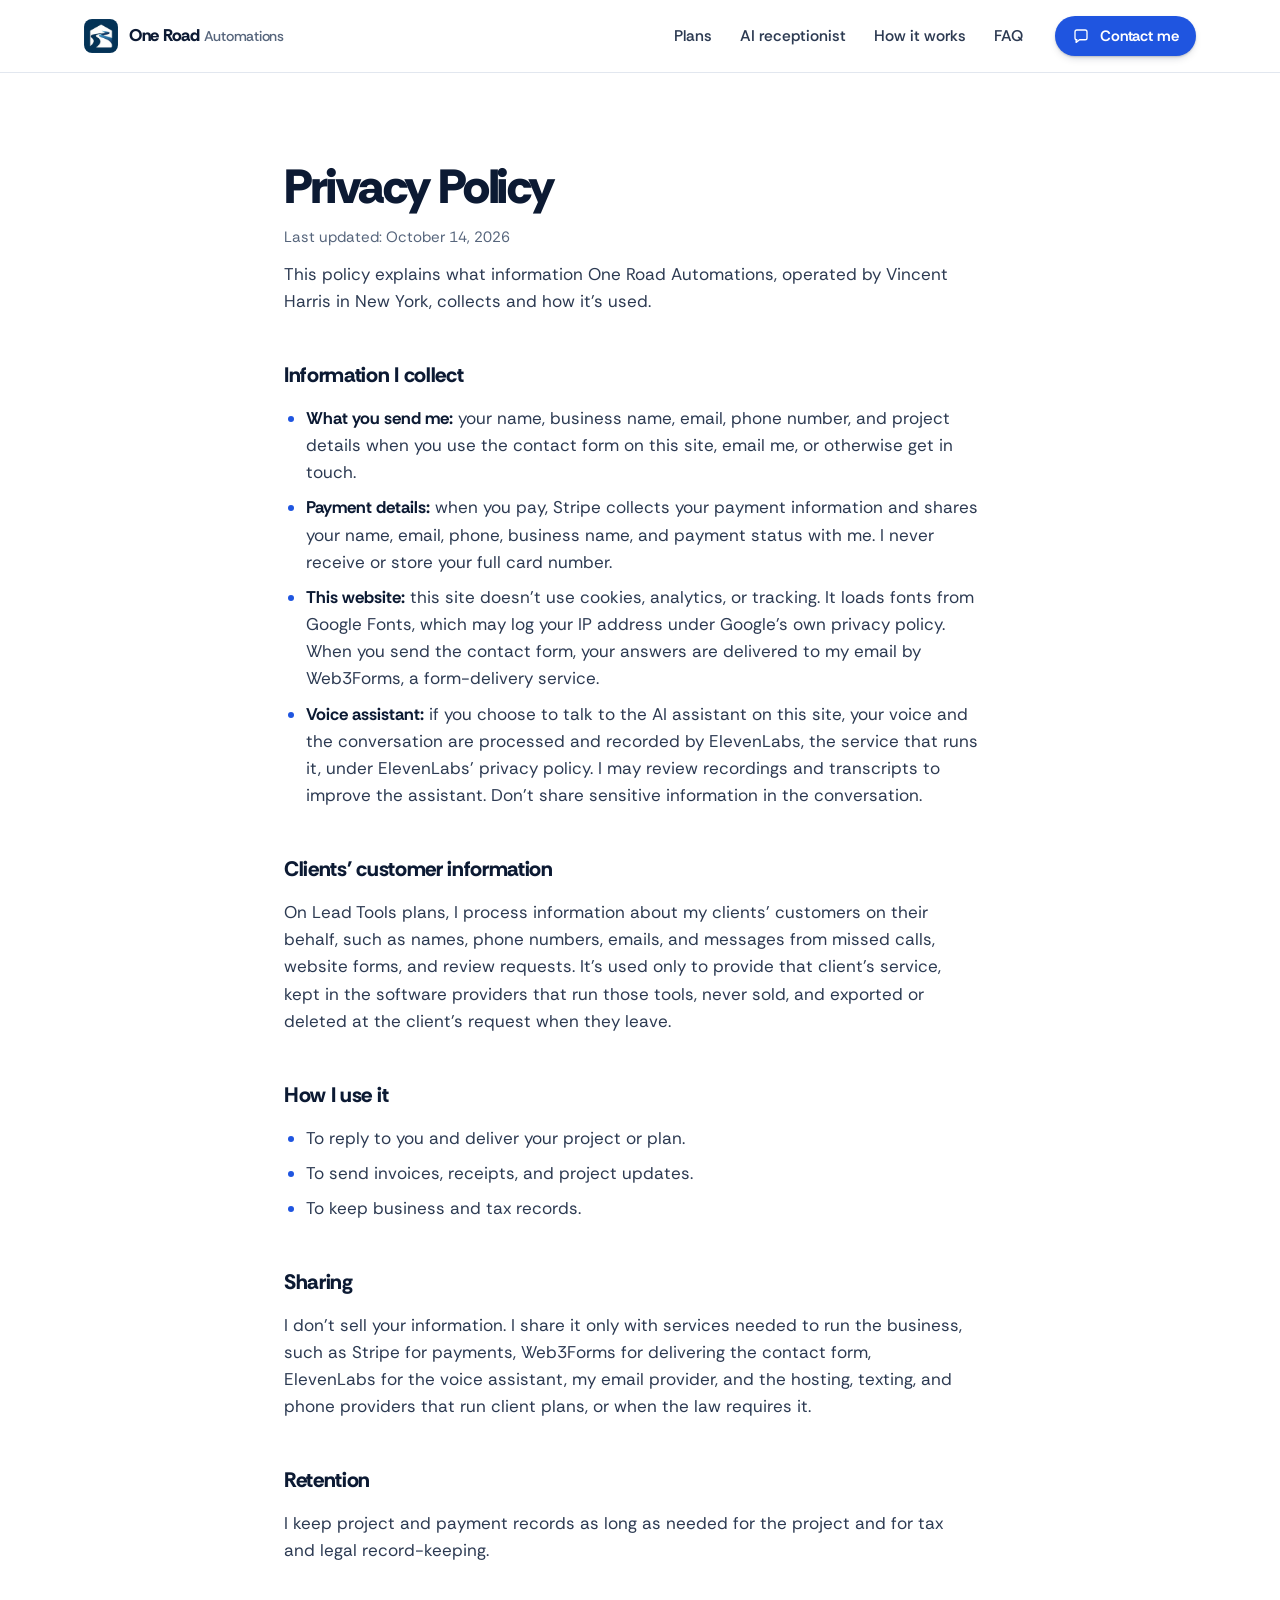
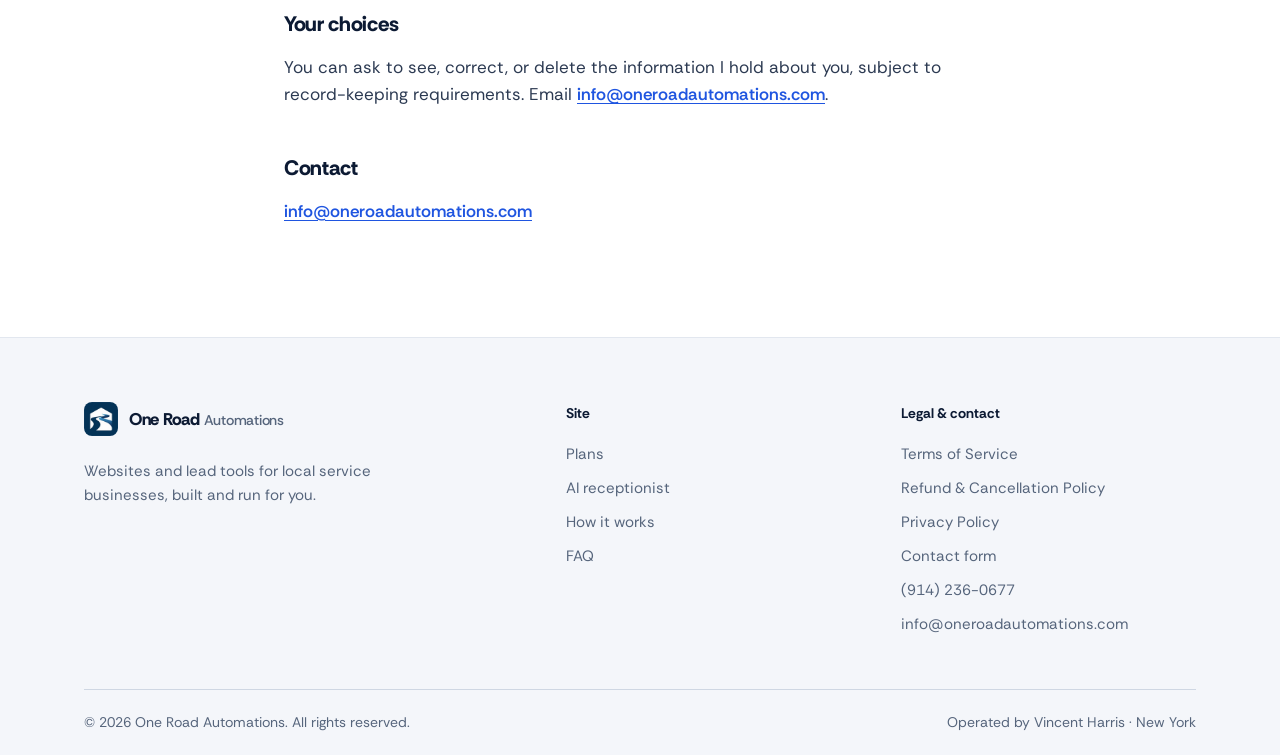
==== commit 4b229adb: "Add ElevenLabs voice demo widget to the homepage Visitors can talk to an AI assistant that answers q" ====
--- a/privacy.html
+++ b/privacy.html
@@ -12,7 +12,7 @@
 <link rel="preconnect" href="https://fonts.googleapis.com" />
 <link rel="preconnect" href="https://fonts.gstatic.com" crossorigin />
 <link href="https://fonts.googleapis.com/css2?family=Rethink+Sans:wght@400..800&display=swap" rel="stylesheet" />
-<link rel="stylesheet" href="styles.css" />
+<link rel="stylesheet" href="styles.css?v=20261014" />
 </head>
 <body>
 <a class="skip-link" href="#main">Skip to content</a>
@@ -63,7 +63,7 @@
 
 <main id="main" class="policy">
   <h1>Privacy Policy</h1>
-  <p class="updated">Last updated: October 13, 2026</p>
+  <p class="updated">Last updated: October 14, 2026</p>
 
   <p>This policy explains what information One Road Automations, operated by Vincent Harris in New York, collects and how it's used.</p>
 
@@ -72,6 +72,7 @@
     <li><strong>What you send me:</strong> your name, business name, email, phone number, and project details when you use the contact form on this site, email me, or otherwise get in touch.</li>
     <li><strong>Payment details:</strong> when you pay, Stripe collects your payment information and shares your name, email, phone, business name, and payment status with me. I never receive or store your full card number.</li>
     <li><strong>This website:</strong> this site doesn't use cookies, analytics, or tracking. It loads fonts from Google Fonts, which may log your IP address under Google's own privacy policy. When you send the contact form, your answers are delivered to my email by Web3Forms, a form-delivery service.</li>
+    <li><strong>Voice assistant:</strong> if you choose to talk to the AI assistant on this site, your voice and the conversation are processed and recorded by ElevenLabs, the service that runs it, under ElevenLabs' privacy policy. I may review recordings and transcripts to improve the assistant. Don't share sensitive information in the conversation.</li>
   </ul>
 
   <h2>Clients' customer information</h2>
@@ -85,7 +86,7 @@
   </ul>
 
   <h2>Sharing</h2>
-  <p>I don't sell your information. I share it only with services needed to run the business, such as Stripe for payments, Web3Forms for delivering the contact form, my email provider, and the hosting, texting, and phone providers that run client plans, or when the law requires it.</p>
+  <p>I don't sell your information. I share it only with services needed to run the business, such as Stripe for payments, Web3Forms for delivering the contact form, ElevenLabs for the voice assistant, my email provider, and the hosting, texting, and phone providers that run client plans, or when the law requires it.</p>
 
   <h2>Retention</h2>
   <p>I keep project and payment records as long as needed for the project and for tax and legal record-keeping.</p>
--- a/styles.css
+++ b/styles.css
@@ -532,6 +532,8 @@
   .bar-managed .mobile-bar { transform: translateY(110%); visibility: hidden; transition: transform 150ms var(--ease-out), visibility 0s linear 150ms; }
   .bar-managed .mobile-bar.show { transform: none; visibility: visible; transition: transform 220ms var(--ease-out); }
   body:has(.mobile-bar) .site-footer { padding-bottom: 76px; }
+  /* Voice demo widget: its host is a full-screen fixed layer, so raising its bottom edge lifts the button above the mobile bar */
+  elevenlabs-convai { bottom: calc(56px + env(safe-area-inset-bottom)) !important; }
 }
 
 /* ---------- Reduced motion ---------- */
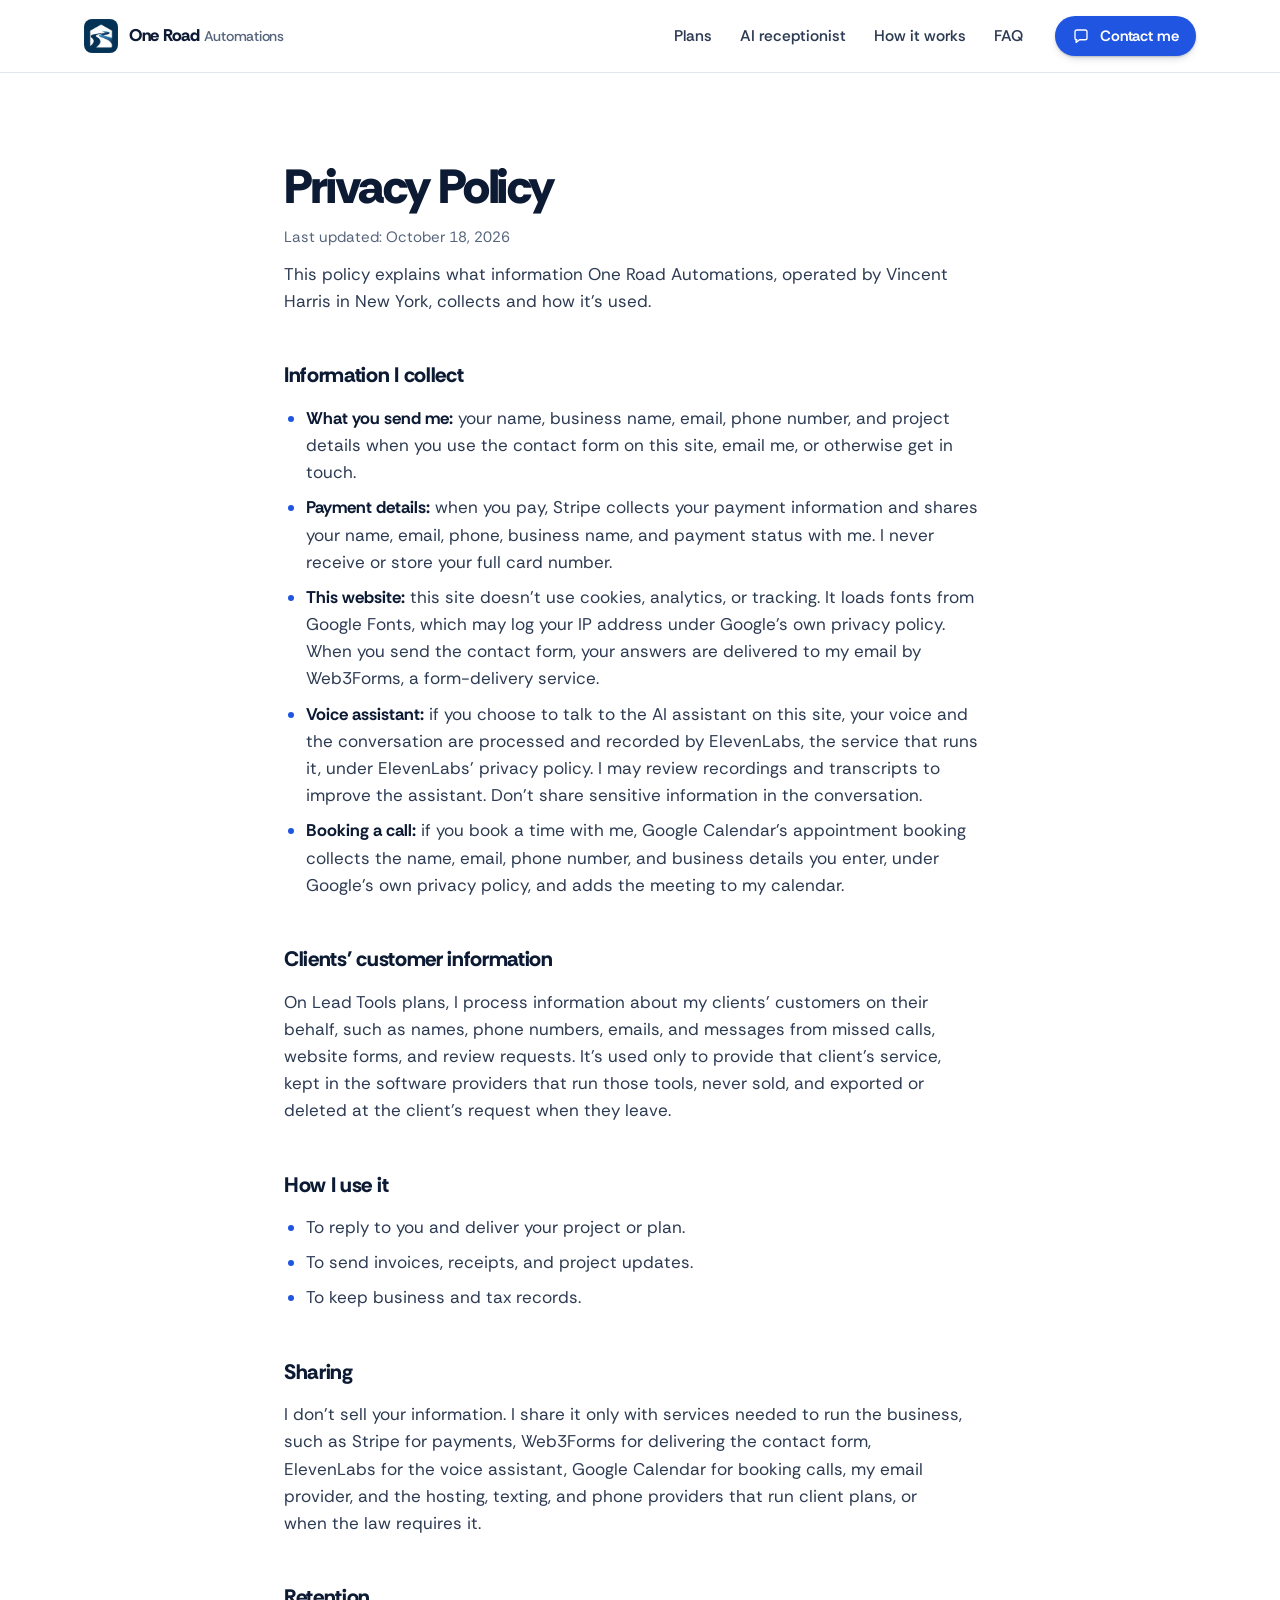
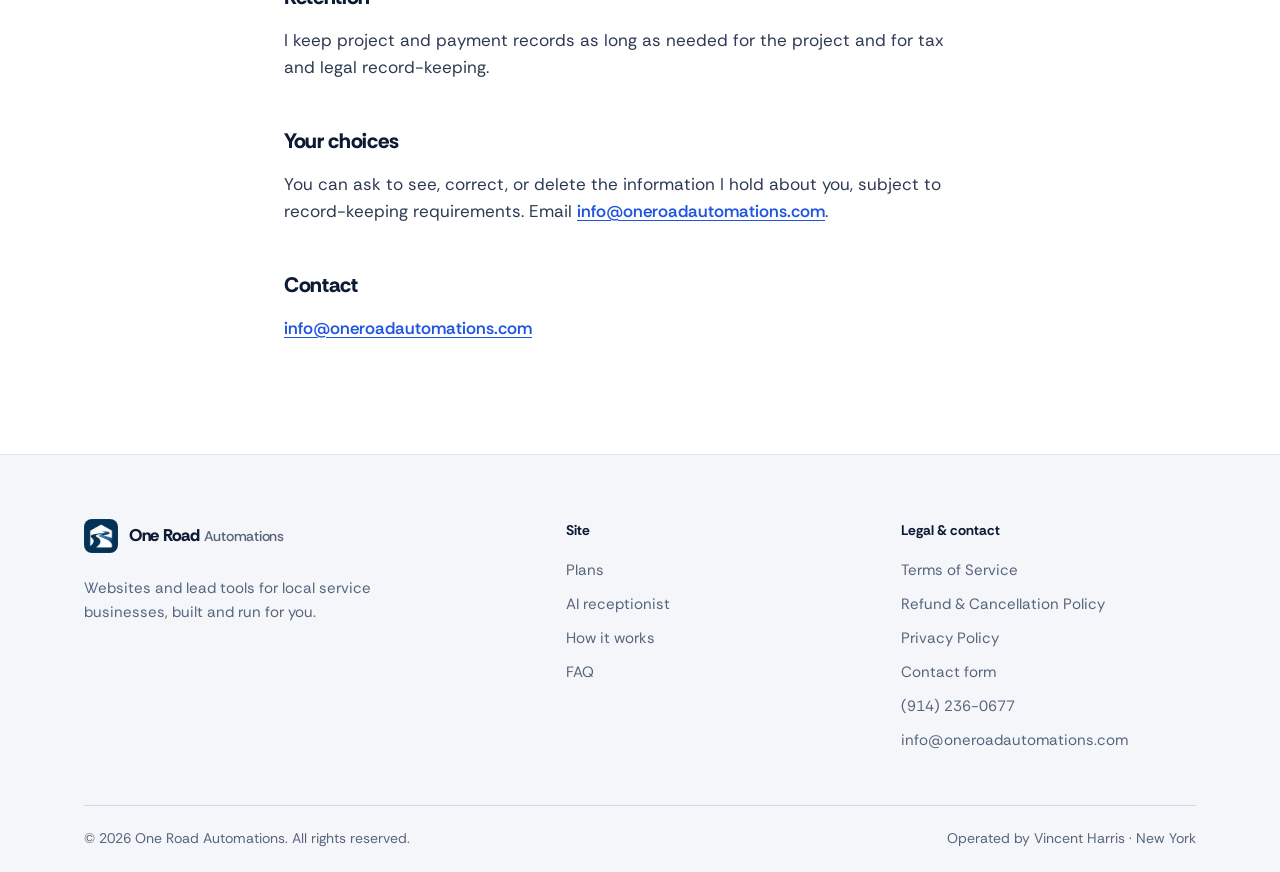
==== commit b74b6c6d: "Add Google Calendar booking buttons A 'Pick a time to talk' button in the AI receptionist section an" ====
--- a/privacy.html
+++ b/privacy.html
@@ -12,7 +12,7 @@
 <link rel="preconnect" href="https://fonts.googleapis.com" />
 <link rel="preconnect" href="https://fonts.gstatic.com" crossorigin />
 <link href="https://fonts.googleapis.com/css2?family=Rethink+Sans:wght@400..800&display=swap" rel="stylesheet" />
-<link rel="stylesheet" href="styles.css?v=20261014" />
+<link rel="stylesheet" href="styles.css?v=20261018" />
 </head>
 <body>
 <a class="skip-link" href="#main">Skip to content</a>
@@ -63,7 +63,7 @@
 
 <main id="main" class="policy">
   <h1>Privacy Policy</h1>
-  <p class="updated">Last updated: October 14, 2026</p>
+  <p class="updated">Last updated: October 18, 2026</p>
 
   <p>This policy explains what information One Road Automations, operated by Vincent Harris in New York, collects and how it's used.</p>
 
@@ -73,6 +73,7 @@
     <li><strong>Payment details:</strong> when you pay, Stripe collects your payment information and shares your name, email, phone, business name, and payment status with me. I never receive or store your full card number.</li>
     <li><strong>This website:</strong> this site doesn't use cookies, analytics, or tracking. It loads fonts from Google Fonts, which may log your IP address under Google's own privacy policy. When you send the contact form, your answers are delivered to my email by Web3Forms, a form-delivery service.</li>
     <li><strong>Voice assistant:</strong> if you choose to talk to the AI assistant on this site, your voice and the conversation are processed and recorded by ElevenLabs, the service that runs it, under ElevenLabs' privacy policy. I may review recordings and transcripts to improve the assistant. Don't share sensitive information in the conversation.</li>
+    <li><strong>Booking a call:</strong> if you book a time with me, Google Calendar's appointment booking collects the name, email, phone number, and business details you enter, under Google's own privacy policy, and adds the meeting to my calendar.</li>
   </ul>
 
   <h2>Clients' customer information</h2>
@@ -86,7 +87,7 @@
   </ul>
 
   <h2>Sharing</h2>
-  <p>I don't sell your information. I share it only with services needed to run the business, such as Stripe for payments, Web3Forms for delivering the contact form, ElevenLabs for the voice assistant, my email provider, and the hosting, texting, and phone providers that run client plans, or when the law requires it.</p>
+  <p>I don't sell your information. I share it only with services needed to run the business, such as Stripe for payments, Web3Forms for delivering the contact form, ElevenLabs for the voice assistant, Google Calendar for booking calls, my email provider, and the hosting, texting, and phone providers that run client plans, or when the law requires it.</p>
 
   <h2>Retention</h2>
   <p>I keep project and payment records as long as needed for the project and for tax and legal record-keeping.</p>
--- a/styles.css
+++ b/styles.css
@@ -375,6 +375,7 @@
 .cta { text-align: center; background: linear-gradient(180deg, #fff 0%, var(--blue-50) 100%); }
 .cta-card { max-width: 860px; margin-inline: auto; }
 .cta-card .sub { margin-inline: auto; color: var(--ink-2); }
+.cta-card .book-row { justify-content: center; margin: 22px 0 30px; }
 .cta-sign { margin-top: 18px; font-size: 14.5px; color: var(--muted); }
 
 /* Contact form */
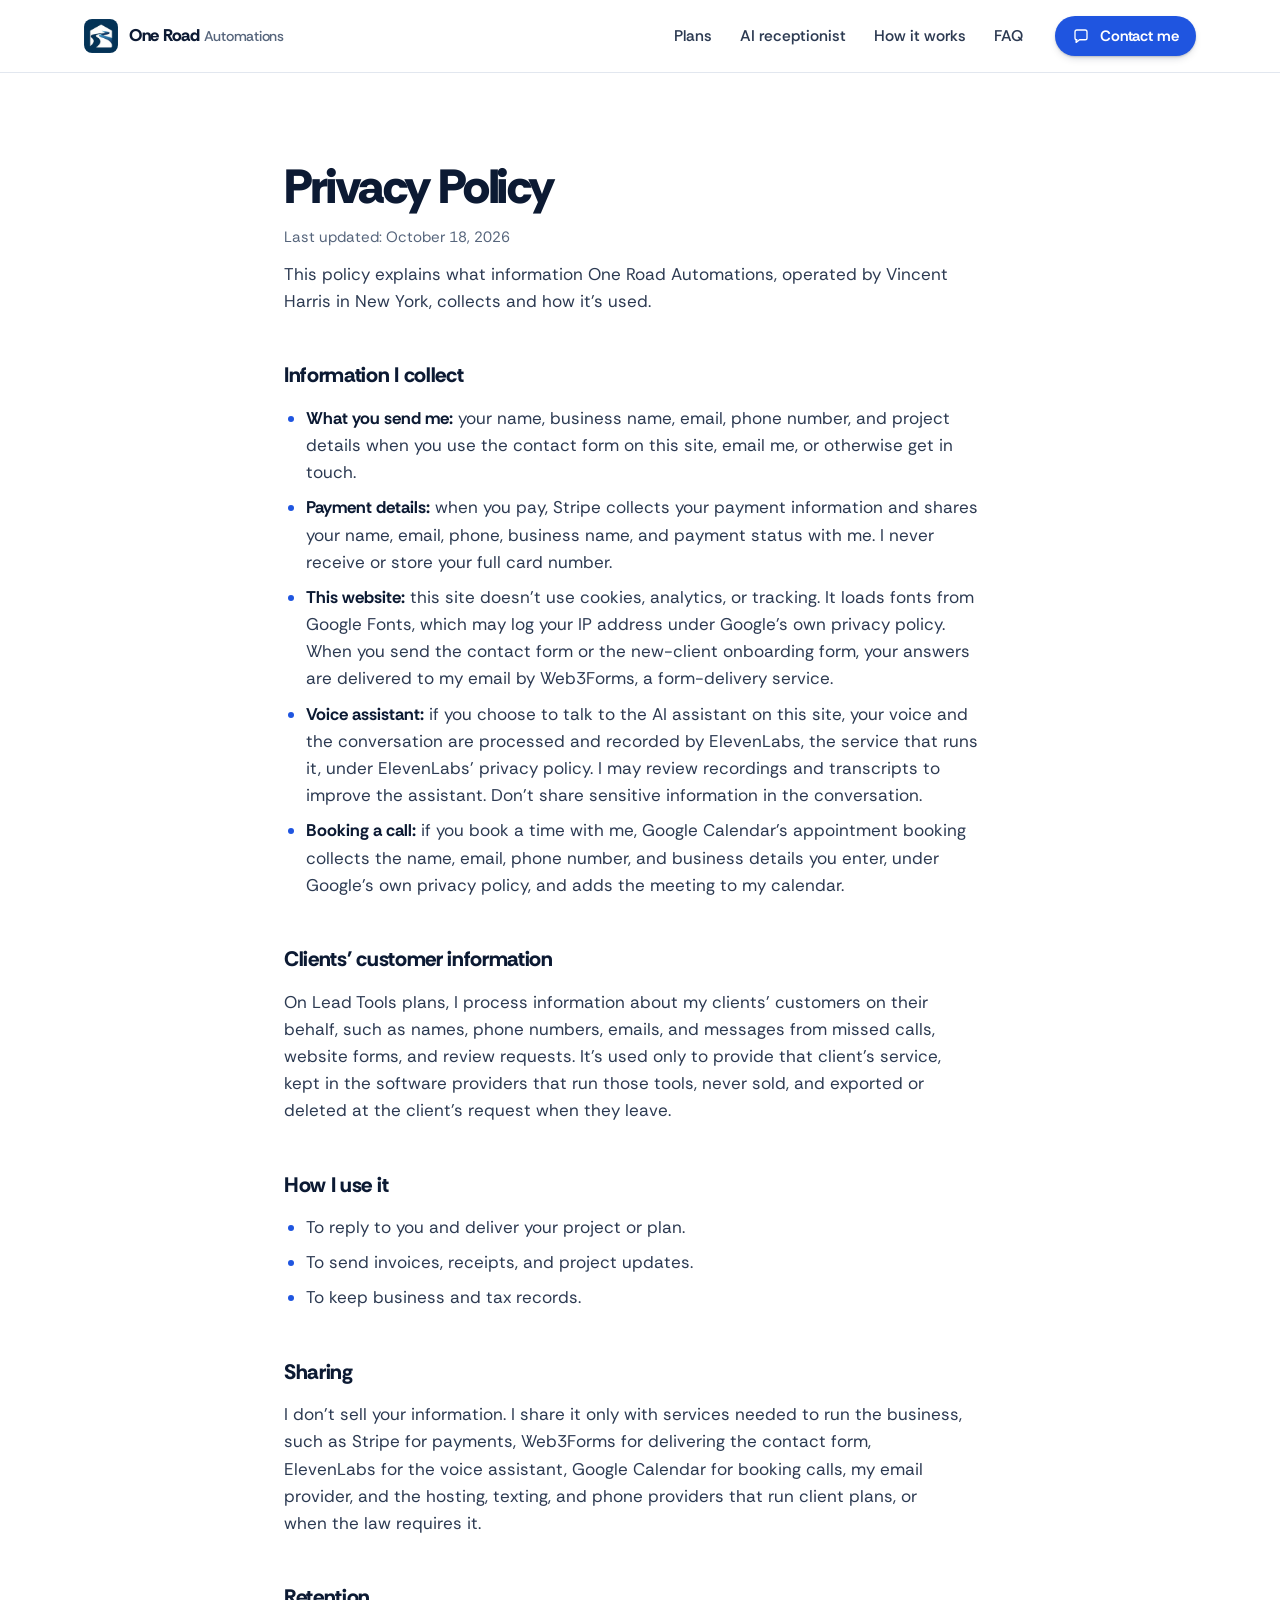
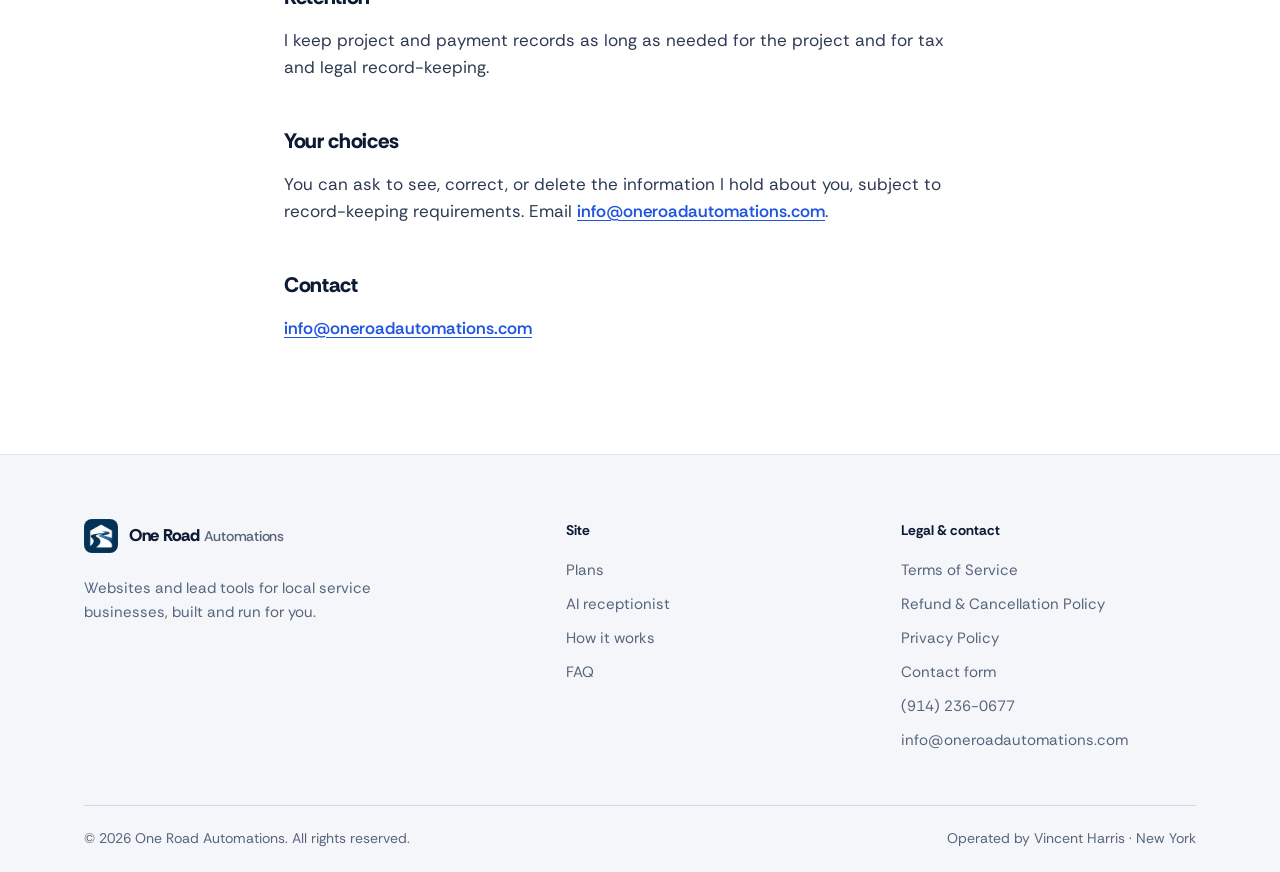
==== commit 9646a717: "Add private client onboarding form start.html collects business details, branding, domain and online" ====
--- a/privacy.html
+++ b/privacy.html
@@ -71,7 +71,7 @@
   <ul>
     <li><strong>What you send me:</strong> your name, business name, email, phone number, and project details when you use the contact form on this site, email me, or otherwise get in touch.</li>
     <li><strong>Payment details:</strong> when you pay, Stripe collects your payment information and shares your name, email, phone, business name, and payment status with me. I never receive or store your full card number.</li>
-    <li><strong>This website:</strong> this site doesn't use cookies, analytics, or tracking. It loads fonts from Google Fonts, which may log your IP address under Google's own privacy policy. When you send the contact form, your answers are delivered to my email by Web3Forms, a form-delivery service.</li>
+    <li><strong>This website:</strong> this site doesn't use cookies, analytics, or tracking. It loads fonts from Google Fonts, which may log your IP address under Google's own privacy policy. When you send the contact form or the new-client onboarding form, your answers are delivered to my email by Web3Forms, a form-delivery service.</li>
     <li><strong>Voice assistant:</strong> if you choose to talk to the AI assistant on this site, your voice and the conversation are processed and recorded by ElevenLabs, the service that runs it, under ElevenLabs' privacy policy. I may review recordings and transcripts to improve the assistant. Don't share sensitive information in the conversation.</li>
     <li><strong>Booking a call:</strong> if you book a time with me, Google Calendar's appointment booking collects the name, email, phone number, and business details you enter, under Google's own privacy policy, and adds the meeting to my calendar.</li>
   </ul>
--- a/styles.css
+++ b/styles.css
@@ -433,6 +433,19 @@
 .policy strong { color: var(--ink); }
 .policy a { color: var(--blue); font-weight: 600; text-decoration: underline; text-underline-offset: 3px; }
 .callout { margin-top: 18px; padding: 18px 20px; background: var(--blue-50); border: 1px solid var(--blue-100); border-radius: var(--radius); }
+
+/* ---------- Client onboarding page (start.html) ---------- */
+.onboard { max-width: 760px; margin-inline: auto; padding: clamp(40px, 6vw, 72px) 24px clamp(72px, 9vw, 112px); }
+.onboard h1 { font-size: clamp(2.1rem, 1.5rem + 2.4vw, 3rem); font-weight: 800; letter-spacing: -0.03em; line-height: 1.08; }
+.onboard-intro { margin-top: 14px; font-size: 1.08rem; color: var(--ink-2); max-width: 60ch; }
+.onboard-note { display: flex; gap: 12px; align-items: flex-start; margin-top: 24px; padding: 16px 18px; background: var(--blue-50); border: 1px solid var(--blue-100); border-radius: var(--radius); color: var(--ink-2); font-size: 15.5px; }
+.onboard-note .icon { flex: none; width: 22px; height: 22px; margin-top: 1px; color: var(--blue); }
+.onboard .lead-form { max-width: none; margin-top: 28px; }
+.onboard-form fieldset { display: grid; gap: 18px; margin: 0; padding: 0 0 26px; border: 0; border-bottom: 1px solid var(--line); }
+.onboard-form fieldset + fieldset { padding-top: 22px; }
+.onboard-form legend { float: left; width: 100%; padding: 0; margin-bottom: 2px; font-size: 21px; font-weight: 750; letter-spacing: -0.015em; color: var(--ink); }
+.onboard-form legend small { font-size: 15px; font-weight: 500; letter-spacing: 0; color: var(--muted); }
+.field-hint { font-size: 14.5px; color: var(--muted); }
 
 /* ---------- Footer ---------- */
 .site-footer { background: var(--bg-soft); border-top: 1px solid var(--line); padding-top: 64px; color: var(--muted); font-size: 15px; }
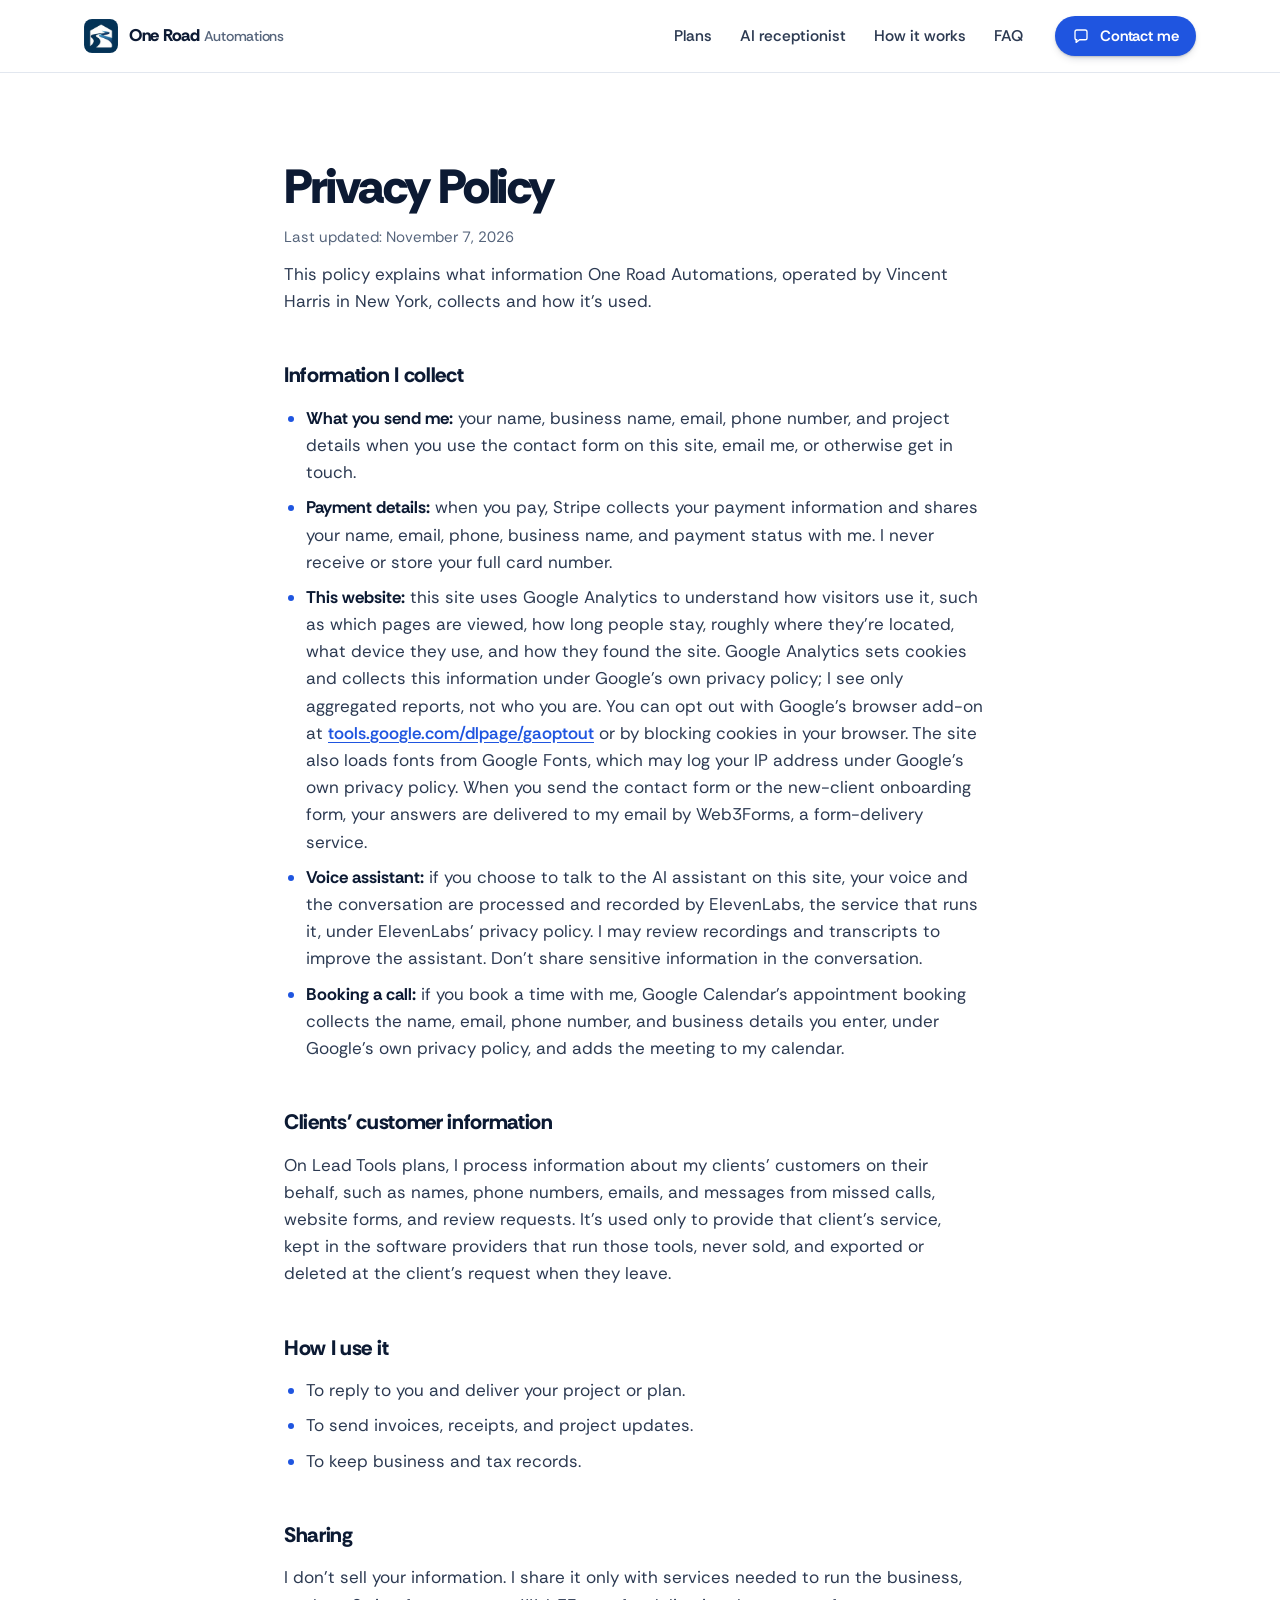
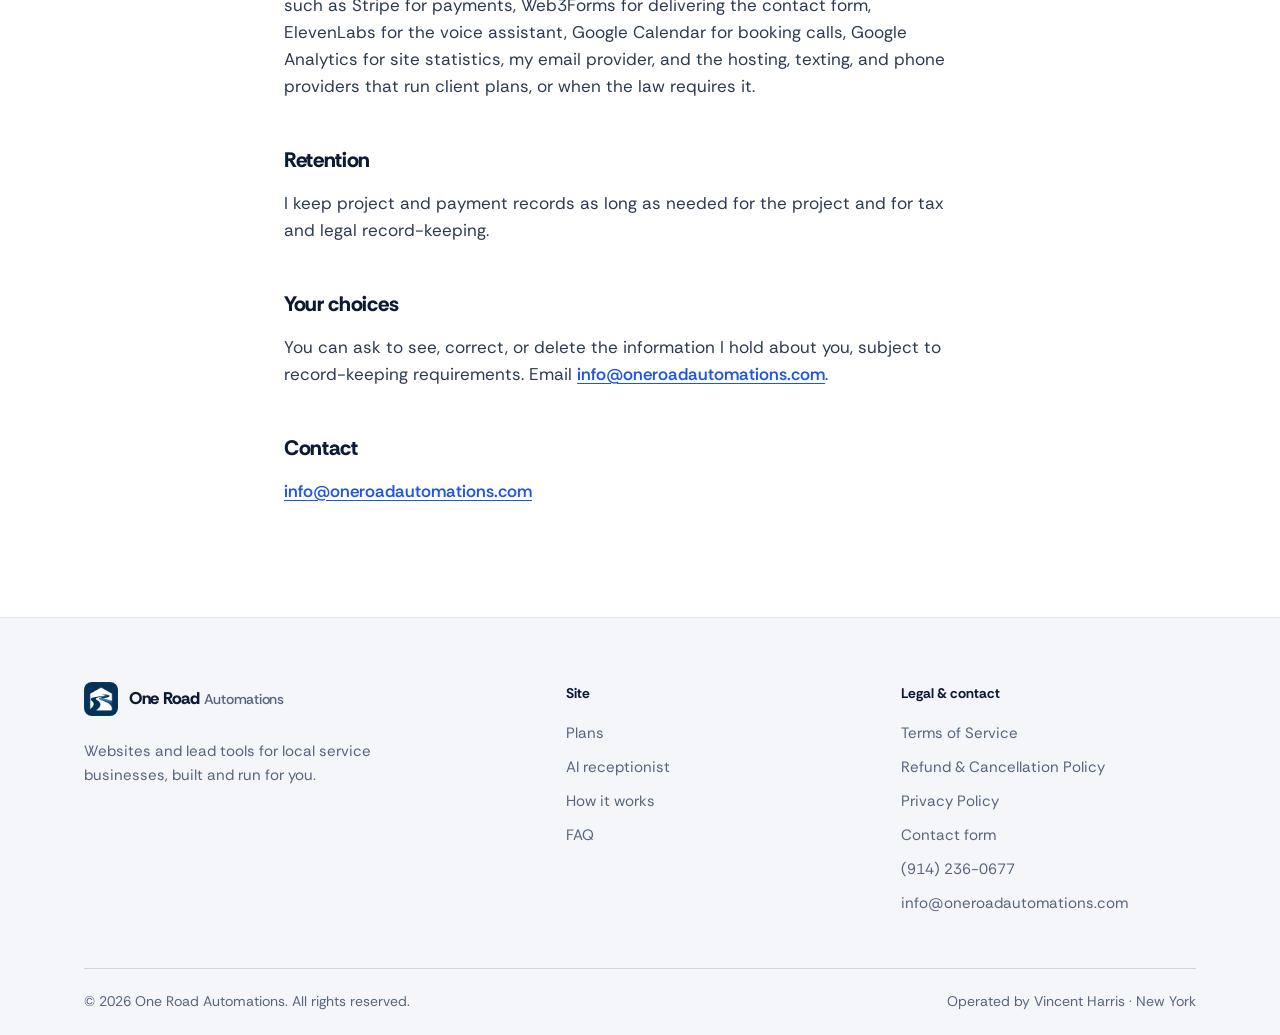
==== commit e7db349b: "Add Google Analytics (GA4) and disclose it in the privacy policy Co-Authored-By: Claude Opus 5.5 <no" ====
--- a/privacy.html
+++ b/privacy.html
@@ -13,6 +13,14 @@
 <link rel="preconnect" href="https://fonts.gstatic.com" crossorigin />
 <link href="https://fonts.googleapis.com/css2?family=Rethink+Sans:wght@400..800&display=swap" rel="stylesheet" />
 <link rel="stylesheet" href="styles.css?v=20261018" />
+<!-- Google Analytics -->
+<script async src="https://www.googletagmanager.com/gtag/js?id=G-F8QH4Q1D01"></script>
+<script>
+  window.dataLayer = window.dataLayer || [];
+  function gtag(){dataLayer.push(arguments);}
+  gtag('js', new Date());
+  gtag('config', 'G-F8QH4Q1D01');
+</script>
 </head>
 <body>
 <a class="skip-link" href="#main">Skip to content</a>
@@ -63,7 +71,7 @@
 
 <main id="main" class="policy">
   <h1>Privacy Policy</h1>
-  <p class="updated">Last updated: October 18, 2026</p>
+  <p class="updated">Last updated: November 7, 2026</p>
 
   <p>This policy explains what information One Road Automations, operated by Vincent Harris in New York, collects and how it's used.</p>
 
@@ -71,7 +79,7 @@
   <ul>
     <li><strong>What you send me:</strong> your name, business name, email, phone number, and project details when you use the contact form on this site, email me, or otherwise get in touch.</li>
     <li><strong>Payment details:</strong> when you pay, Stripe collects your payment information and shares your name, email, phone, business name, and payment status with me. I never receive or store your full card number.</li>
-    <li><strong>This website:</strong> this site doesn't use cookies, analytics, or tracking. It loads fonts from Google Fonts, which may log your IP address under Google's own privacy policy. When you send the contact form or the new-client onboarding form, your answers are delivered to my email by Web3Forms, a form-delivery service.</li>
+    <li><strong>This website:</strong> this site uses Google Analytics to understand how visitors use it, such as which pages are viewed, how long people stay, roughly where they're located, what device they use, and how they found the site. Google Analytics sets cookies and collects this information under Google's own privacy policy; I see only aggregated reports, not who you are. You can opt out with Google's browser add-on at <a href="https://tools.google.com/dlpage/gaoptout">tools.google.com/dlpage/gaoptout</a> or by blocking cookies in your browser. The site also loads fonts from Google Fonts, which may log your IP address under Google's own privacy policy. When you send the contact form or the new-client onboarding form, your answers are delivered to my email by Web3Forms, a form-delivery service.</li>
     <li><strong>Voice assistant:</strong> if you choose to talk to the AI assistant on this site, your voice and the conversation are processed and recorded by ElevenLabs, the service that runs it, under ElevenLabs' privacy policy. I may review recordings and transcripts to improve the assistant. Don't share sensitive information in the conversation.</li>
     <li><strong>Booking a call:</strong> if you book a time with me, Google Calendar's appointment booking collects the name, email, phone number, and business details you enter, under Google's own privacy policy, and adds the meeting to my calendar.</li>
   </ul>
@@ -87,7 +95,7 @@
   </ul>
 
   <h2>Sharing</h2>
-  <p>I don't sell your information. I share it only with services needed to run the business, such as Stripe for payments, Web3Forms for delivering the contact form, ElevenLabs for the voice assistant, Google Calendar for booking calls, my email provider, and the hosting, texting, and phone providers that run client plans, or when the law requires it.</p>
+  <p>I don't sell your information. I share it only with services needed to run the business, such as Stripe for payments, Web3Forms for delivering the contact form, ElevenLabs for the voice assistant, Google Calendar for booking calls, Google Analytics for site statistics, my email provider, and the hosting, texting, and phone providers that run client plans, or when the law requires it.</p>
 
   <h2>Retention</h2>
   <p>I keep project and payment records as long as needed for the project and for tax and legal record-keeping.</p>
--- a/styles.css
+++ b/styles.css
@@ -503,6 +503,21 @@
   .price-list { grid-template-columns: 1fr 1fr; column-gap: 28px; }
   .price-list li:has(.lead) { grid-column: 1 / -1; }
 }
+/* Explainer video (homepage) */
+.video-section { padding-block: clamp(56px, 7vw, 96px); }
+.video-frame { max-width: 960px; margin-inline: auto; aspect-ratio: 16 / 9; border-radius: var(--radius-lg); overflow: hidden; border: 1px solid var(--line); background: var(--bg-soft); box-shadow: var(--shadow-lg); }
+.video-frame video { display: block; width: 100%; height: 100%; object-fit: contain; background: var(--bg-soft); }
+.video-frame { position: relative; }
+.video-play { position: absolute; inset: 0; display: grid; place-items: center; padding: 0; border: 0; background: transparent; cursor: pointer; }
+.video-play[hidden] { display: none; }
+.video-play-circle { display: grid; place-items: center; width: 76px; height: 76px; border-radius: 50%; background: rgba(12, 16, 24, .62); color: #fff; box-shadow: 0 4px 18px rgba(0, 0, 0, .25); transition: background .2s var(--ease-out), transform .2s var(--ease-out); }
+.video-play-circle svg { width: 34px; height: 34px; margin-left: 4px; fill: currentColor; }
+.video-play:hover .video-play-circle { background: rgba(12, 16, 24, .8); transform: scale(1.06); }
+.video-play:focus-visible { outline: none; }
+.video-play:focus-visible .video-play-circle { outline: 3px solid var(--blue); outline-offset: 3px; background: rgba(12, 16, 24, .8); }
+.video-duration { position: absolute; right: 12px; bottom: 12px; padding: 4px 8px; border-radius: 6px; background: rgba(12, 16, 24, .78); color: #fff; font: 600 14px/1 var(--font); letter-spacing: .02em; }
+@media (max-width: 760px) { .video-play-circle { width: 58px; height: 58px; } .video-play-circle svg { width: 26px; height: 26px; margin-left: 3px; } .video-duration { right: 8px; bottom: 8px; font-size: 12px; } }
+
 @media (max-width: 760px) {
   body { font-size: 16px; }
   .header-cta { display: none; }
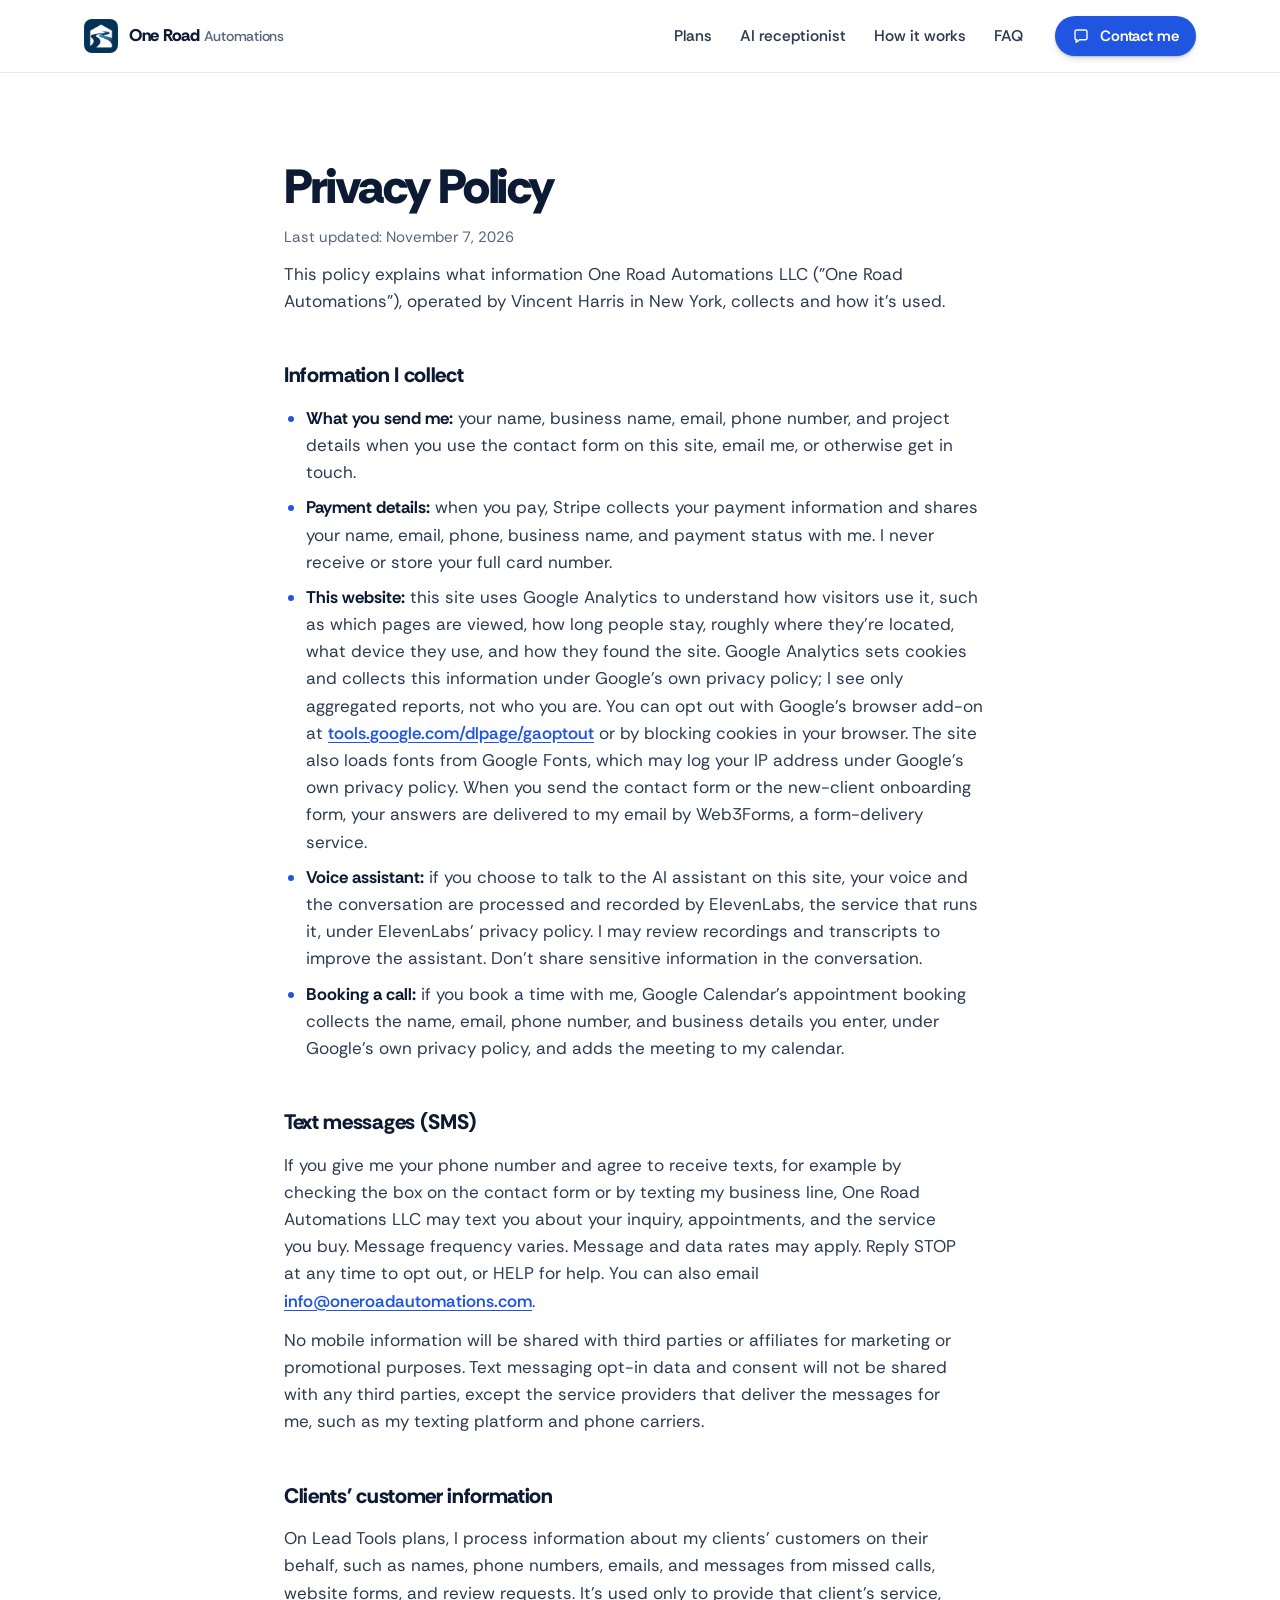
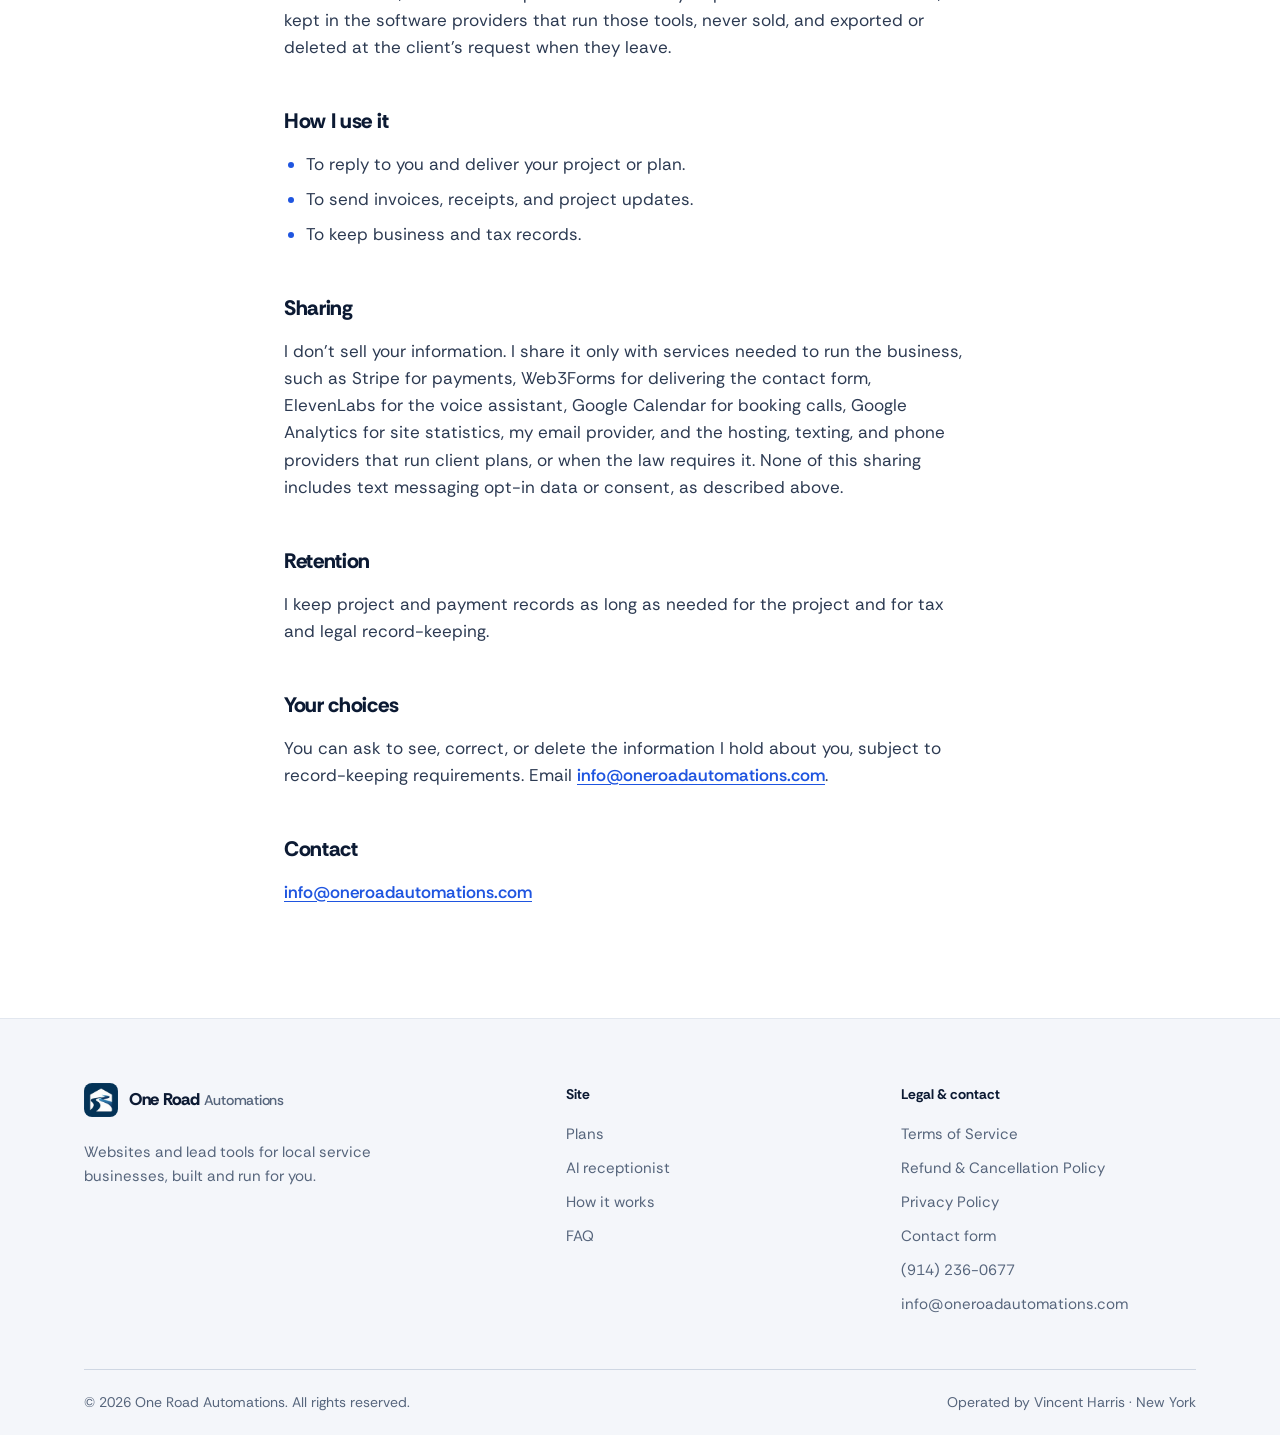
==== commit 593746e6: "Add SMS consent checkbox and SMS sections to privacy and terms Name the LLC in the privacy policy an" ====
--- a/privacy.html
+++ b/privacy.html
@@ -12,7 +12,7 @@
 <link rel="preconnect" href="https://fonts.googleapis.com" />
 <link rel="preconnect" href="https://fonts.gstatic.com" crossorigin />
 <link href="https://fonts.googleapis.com/css2?family=Rethink+Sans:wght@400..800&display=swap" rel="stylesheet" />
-<link rel="stylesheet" href="styles.css?v=20261018" />
+<link rel="stylesheet" href="styles.css?v=20261107" />
 <!-- Google Analytics -->
 <script async src="https://www.googletagmanager.com/gtag/js?id=G-F8QH4Q1D01"></script>
 <script>
@@ -73,7 +73,7 @@
   <h1>Privacy Policy</h1>
   <p class="updated">Last updated: November 7, 2026</p>
 
-  <p>This policy explains what information One Road Automations, operated by Vincent Harris in New York, collects and how it's used.</p>
+  <p>This policy explains what information One Road Automations LLC ("One Road Automations"), operated by Vincent Harris in New York, collects and how it's used.</p>
 
   <h2>Information I collect</h2>
   <ul>
@@ -83,6 +83,10 @@
     <li><strong>Voice assistant:</strong> if you choose to talk to the AI assistant on this site, your voice and the conversation are processed and recorded by ElevenLabs, the service that runs it, under ElevenLabs' privacy policy. I may review recordings and transcripts to improve the assistant. Don't share sensitive information in the conversation.</li>
     <li><strong>Booking a call:</strong> if you book a time with me, Google Calendar's appointment booking collects the name, email, phone number, and business details you enter, under Google's own privacy policy, and adds the meeting to my calendar.</li>
   </ul>
+
+  <h2 id="sms">Text messages (SMS)</h2>
+  <p>If you give me your phone number and agree to receive texts, for example by checking the box on the contact form or by texting my business line, One Road Automations LLC may text you about your inquiry, appointments, and the service you buy. Message frequency varies. Message and data rates may apply. Reply STOP at any time to opt out, or HELP for help. You can also email <a href="mailto:info@oneroadautomations.com">info@oneroadautomations.com</a>.</p>
+  <p>No mobile information will be shared with third parties or affiliates for marketing or promotional purposes. Text messaging opt-in data and consent will not be shared with any third parties, except the service providers that deliver the messages for me, such as my texting platform and phone carriers.</p>
 
   <h2>Clients' customer information</h2>
   <p>On Lead Tools plans, I process information about my clients' customers on their behalf, such as names, phone numbers, emails, and messages from missed calls, website forms, and review requests. It's used only to provide that client's service, kept in the software providers that run those tools, never sold, and exported or deleted at the client's request when they leave.</p>
@@ -95,7 +99,7 @@
   </ul>
 
   <h2>Sharing</h2>
-  <p>I don't sell your information. I share it only with services needed to run the business, such as Stripe for payments, Web3Forms for delivering the contact form, ElevenLabs for the voice assistant, Google Calendar for booking calls, Google Analytics for site statistics, my email provider, and the hosting, texting, and phone providers that run client plans, or when the law requires it.</p>
+  <p>I don't sell your information. I share it only with services needed to run the business, such as Stripe for payments, Web3Forms for delivering the contact form, ElevenLabs for the voice assistant, Google Calendar for booking calls, Google Analytics for site statistics, my email provider, and the hosting, texting, and phone providers that run client plans, or when the law requires it. None of this sharing includes text messaging opt-in data or consent, as described above.</p>
 
   <h2>Retention</h2>
   <p>I keep project and payment records as long as needed for the project and for tax and legal record-keeping.</p>
--- a/styles.css
+++ b/styles.css
@@ -403,6 +403,9 @@
 .lead-form.was-validated .field :invalid { border-color: var(--danger); }
 .lead-form.was-validated .field :invalid:focus { box-shadow: 0 0 0 3px rgba(180, 35, 24, .15); }
 .lead-form .btn[disabled] { opacity: .7; cursor: progress; }
+.consent { display: grid; grid-template-columns: auto 1fr; gap: 10px; align-items: start; font-size: 14.5px; line-height: 1.5; color: var(--muted); cursor: pointer; }
+.consent input { width: 20px; height: 20px; margin-top: 2px; accent-color: var(--blue); cursor: pointer; }
+.consent b { color: var(--ink); font-weight: 650; }
 .field-error { font-size: 14.5px; font-weight: 600; color: var(--danger); }
 .field-error[hidden] { display: none; }
 .field select.just-picked { border-color: var(--blue); animation: picked 1.6s var(--ease-out); }
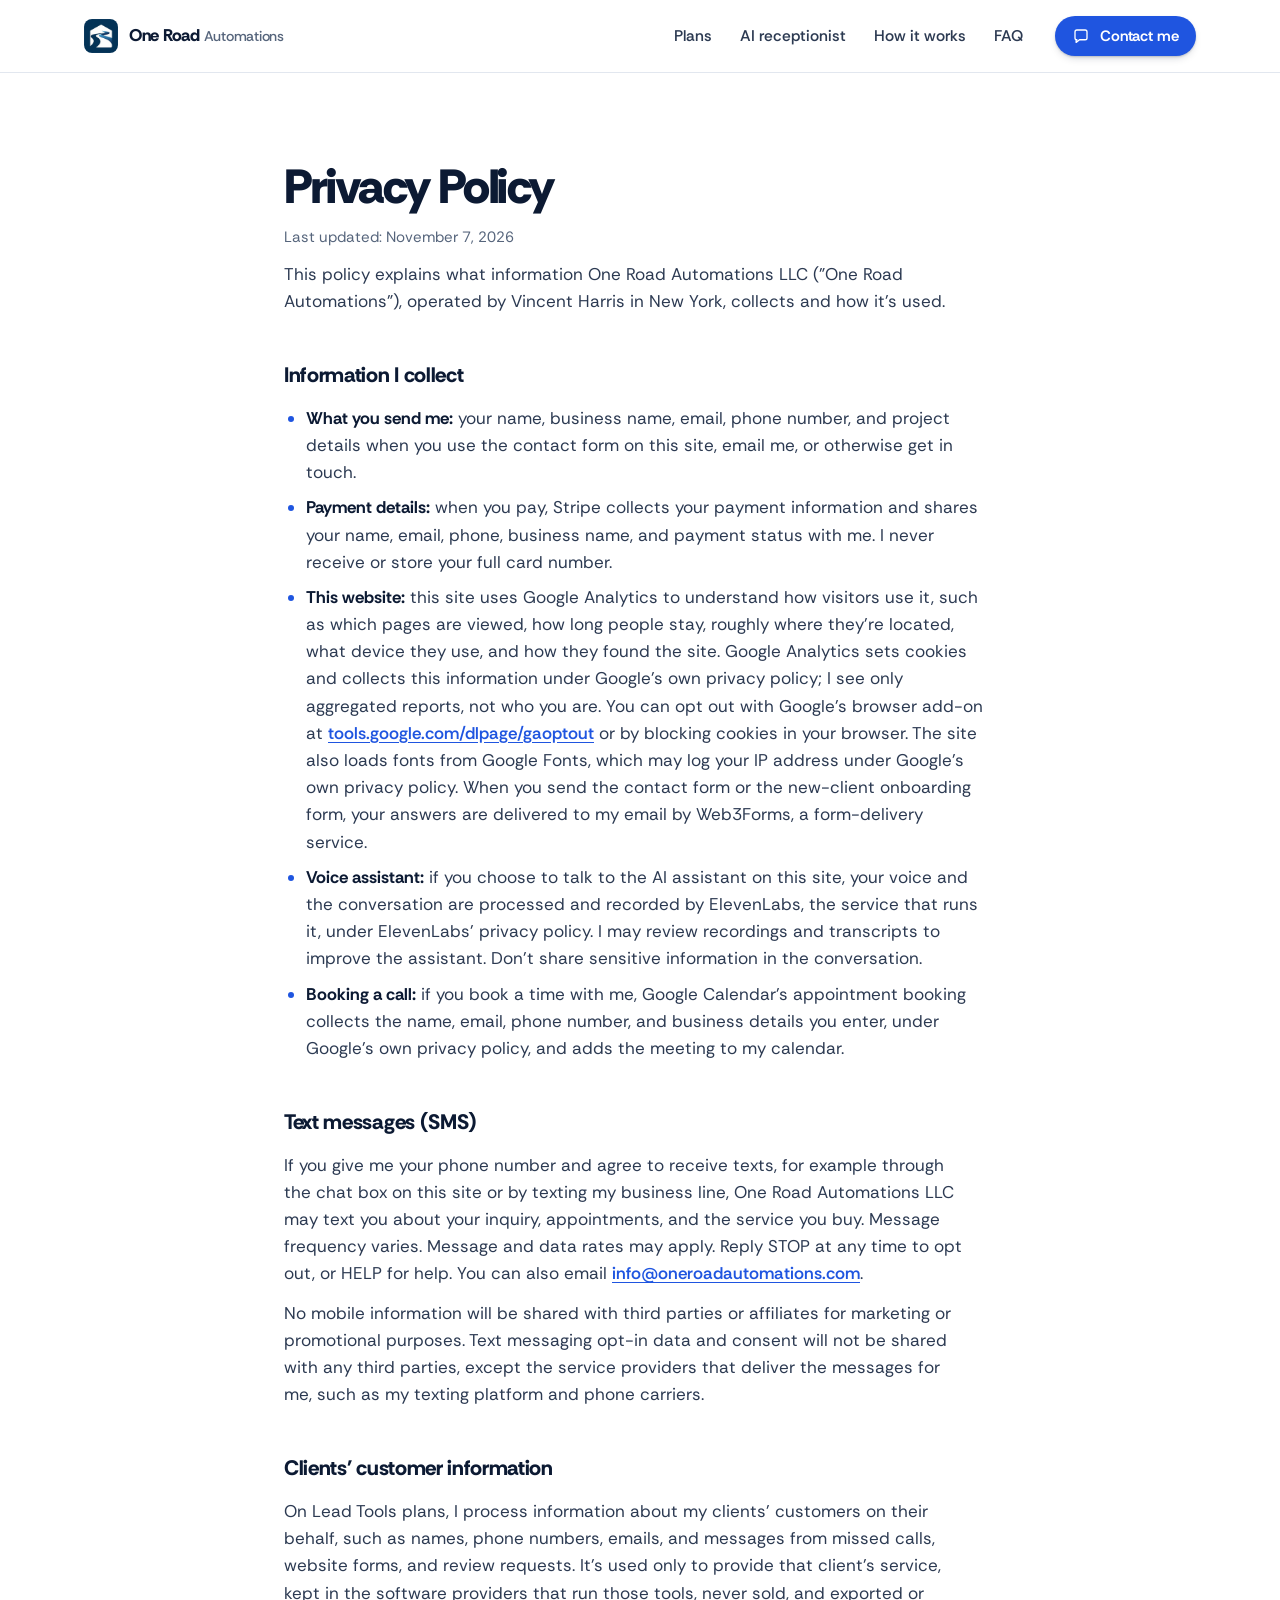
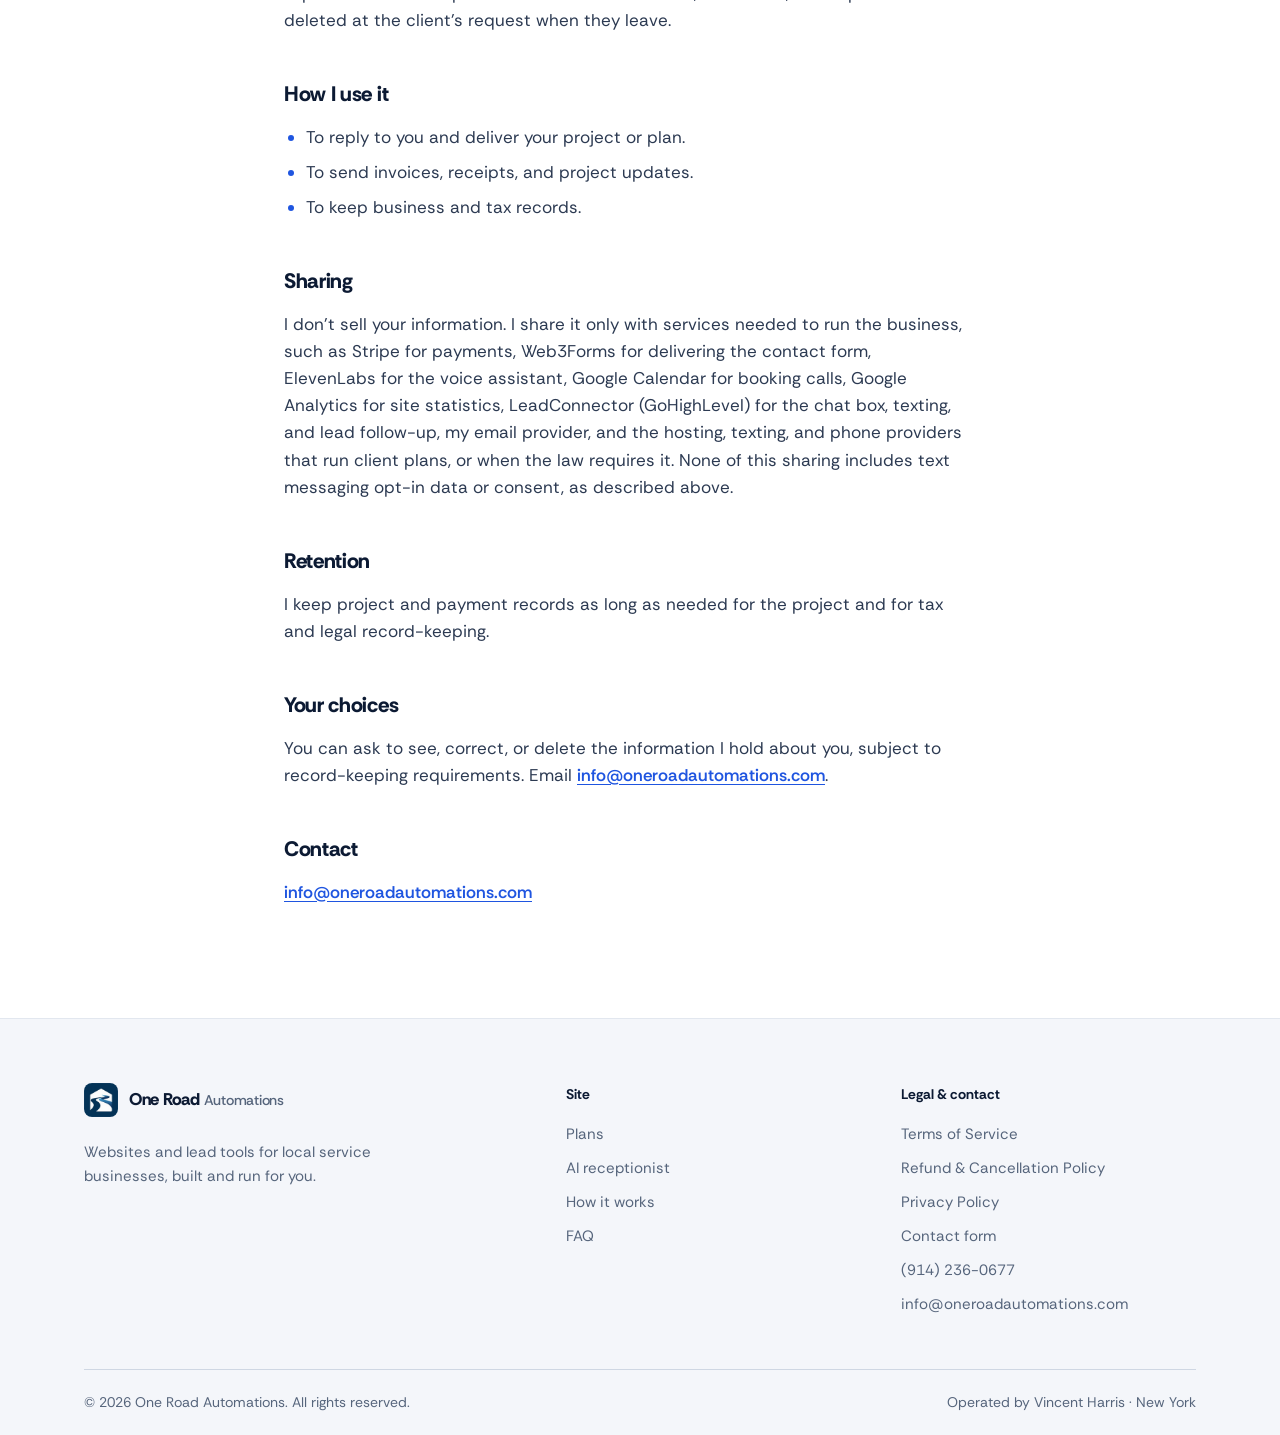
==== commit 3d60bb1e: "Add LeadConnector chat widget as the site's SMS opt-in point Remove the contact form SMS checkbox so" ====
--- a/privacy.html
+++ b/privacy.html
@@ -12,7 +12,7 @@
 <link rel="preconnect" href="https://fonts.googleapis.com" />
 <link rel="preconnect" href="https://fonts.gstatic.com" crossorigin />
 <link href="https://fonts.googleapis.com/css2?family=Rethink+Sans:wght@400..800&display=swap" rel="stylesheet" />
-<link rel="stylesheet" href="styles.css?v=20261107" />
+<link rel="stylesheet" href="styles.css?v=20261107b" />
 <!-- Google Analytics -->
 <script async src="https://www.googletagmanager.com/gtag/js?id=G-F8QH4Q1D01"></script>
 <script>
@@ -85,7 +85,7 @@
   </ul>
 
   <h2 id="sms">Text messages (SMS)</h2>
-  <p>If you give me your phone number and agree to receive texts, for example by checking the box on the contact form or by texting my business line, One Road Automations LLC may text you about your inquiry, appointments, and the service you buy. Message frequency varies. Message and data rates may apply. Reply STOP at any time to opt out, or HELP for help. You can also email <a href="mailto:info@oneroadautomations.com">info@oneroadautomations.com</a>.</p>
+  <p>If you give me your phone number and agree to receive texts, for example through the chat box on this site or by texting my business line, One Road Automations LLC may text you about your inquiry, appointments, and the service you buy. Message frequency varies. Message and data rates may apply. Reply STOP at any time to opt out, or HELP for help. You can also email <a href="mailto:info@oneroadautomations.com">info@oneroadautomations.com</a>.</p>
   <p>No mobile information will be shared with third parties or affiliates for marketing or promotional purposes. Text messaging opt-in data and consent will not be shared with any third parties, except the service providers that deliver the messages for me, such as my texting platform and phone carriers.</p>
 
   <h2>Clients' customer information</h2>
@@ -99,7 +99,7 @@
   </ul>
 
   <h2>Sharing</h2>
-  <p>I don't sell your information. I share it only with services needed to run the business, such as Stripe for payments, Web3Forms for delivering the contact form, ElevenLabs for the voice assistant, Google Calendar for booking calls, Google Analytics for site statistics, my email provider, and the hosting, texting, and phone providers that run client plans, or when the law requires it. None of this sharing includes text messaging opt-in data or consent, as described above.</p>
+  <p>I don't sell your information. I share it only with services needed to run the business, such as Stripe for payments, Web3Forms for delivering the contact form, ElevenLabs for the voice assistant, Google Calendar for booking calls, Google Analytics for site statistics, LeadConnector (GoHighLevel) for the chat box, texting, and lead follow-up, my email provider, and the hosting, texting, and phone providers that run client plans, or when the law requires it. None of this sharing includes text messaging opt-in data or consent, as described above.</p>
 
   <h2>Retention</h2>
   <p>I keep project and payment records as long as needed for the project and for tax and legal record-keeping.</p>
@@ -144,5 +144,7 @@
 </footer>
 
 <script src="script.js" defer></script>
+<!-- LeadConnector chat widget: the site's only SMS opt-in point (A2P) -->
+<script src="https://widgets.leadconnectorhq.com/loader.js" data-resources-url="https://widgets.leadconnectorhq.com/chat-widget/loader.js" data-widget-id="6aef90545fefb84499cc0e8b" data-source="WEB_USER"></script>
 </body>
 </html>
--- a/styles.css
+++ b/styles.css
@@ -403,9 +403,6 @@
 .lead-form.was-validated .field :invalid { border-color: var(--danger); }
 .lead-form.was-validated .field :invalid:focus { box-shadow: 0 0 0 3px rgba(180, 35, 24, .15); }
 .lead-form .btn[disabled] { opacity: .7; cursor: progress; }
-.consent { display: grid; grid-template-columns: auto 1fr; gap: 10px; align-items: start; font-size: 14.5px; line-height: 1.5; color: var(--muted); cursor: pointer; }
-.consent input { width: 20px; height: 20px; margin-top: 2px; accent-color: var(--blue); cursor: pointer; }
-.consent b { color: var(--ink); font-weight: 650; }
 .field-error { font-size: 14.5px; font-weight: 600; color: var(--danger); }
 .field-error[hidden] { display: none; }
 .field select.just-picked { border-color: var(--blue); animation: picked 1.6s var(--ease-out); }
@@ -566,6 +563,8 @@
   body:has(.mobile-bar) .site-footer { padding-bottom: 76px; }
   /* Voice demo widget: its host is a full-screen fixed layer, so raising its bottom edge lifts the button above the mobile bar */
   elevenlabs-convai { bottom: calc(56px + env(safe-area-inset-bottom)) !important; }
+  /* Chat widget bubble sits bottom-left, so leave room for it beside the bar's buttons */
+  .mobile-bar { padding-left: 88px; }
 }
 
 /* ---------- Reduced motion ---------- */
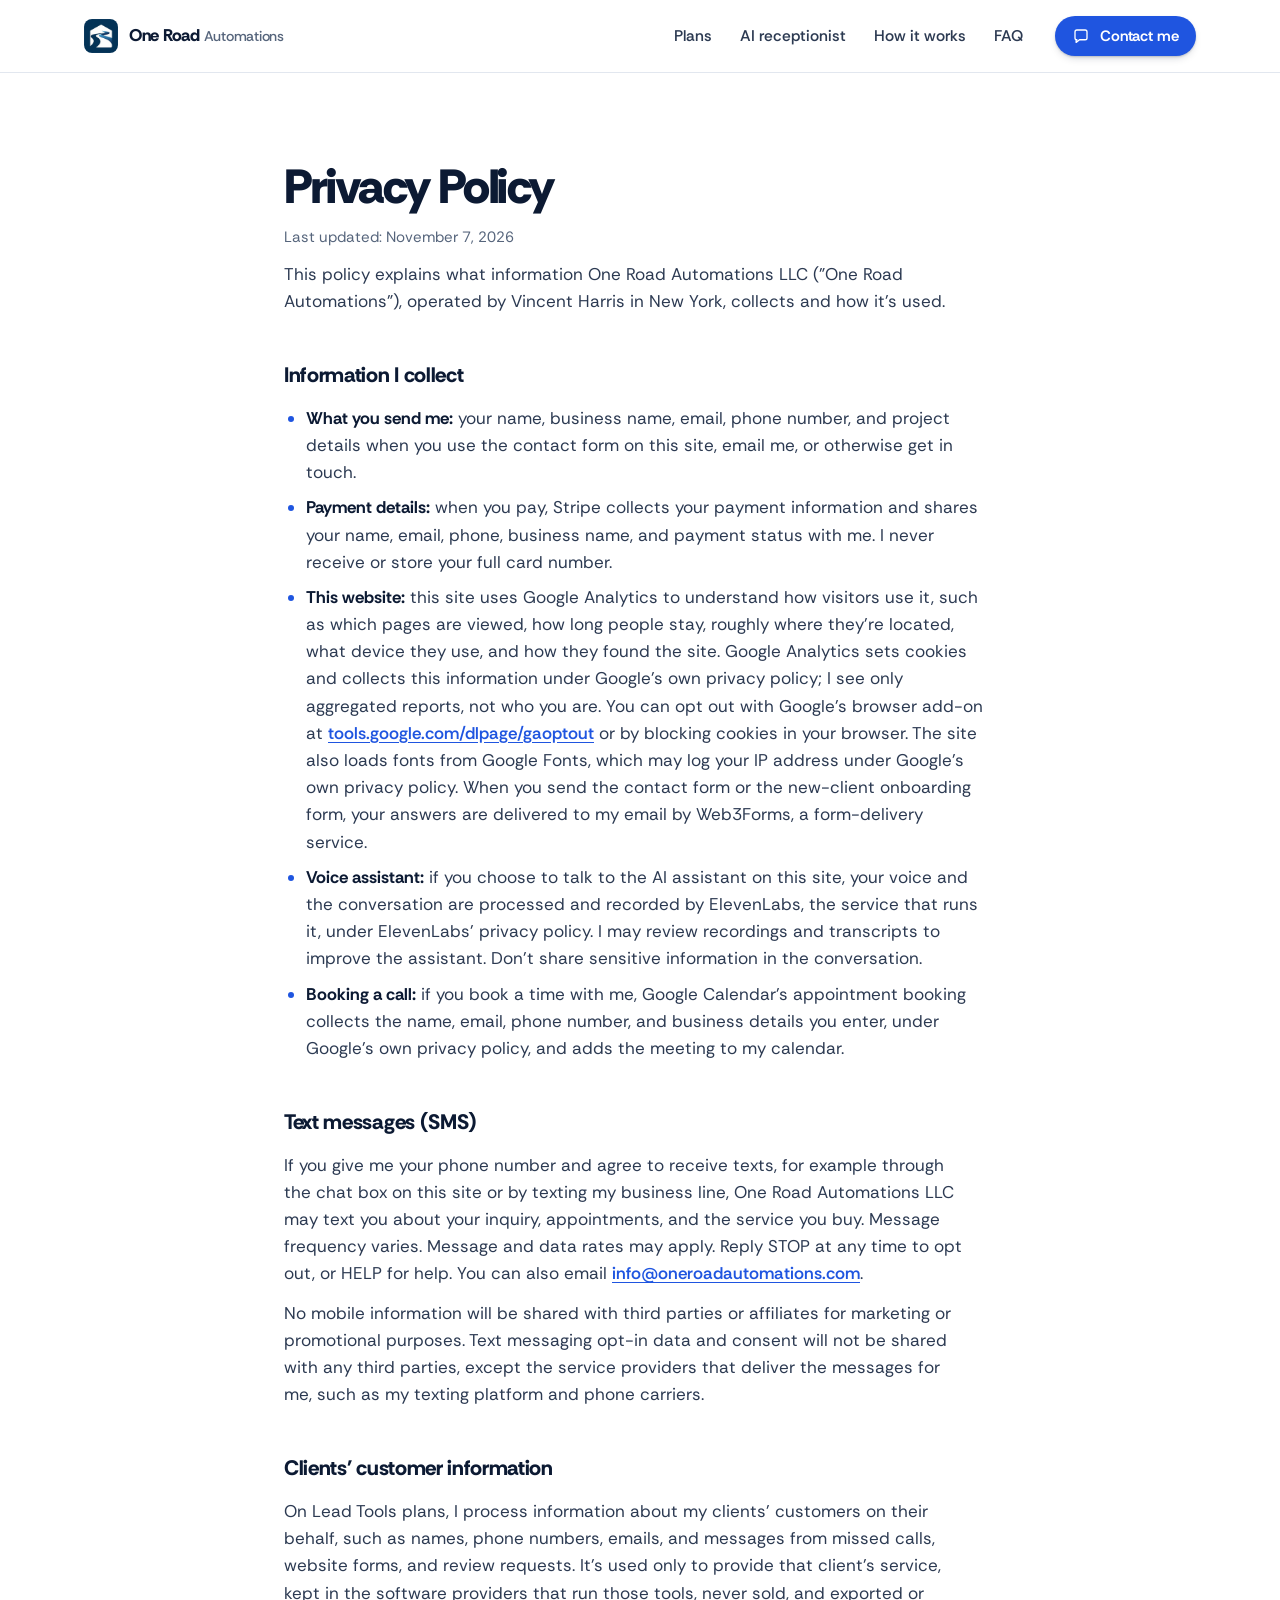
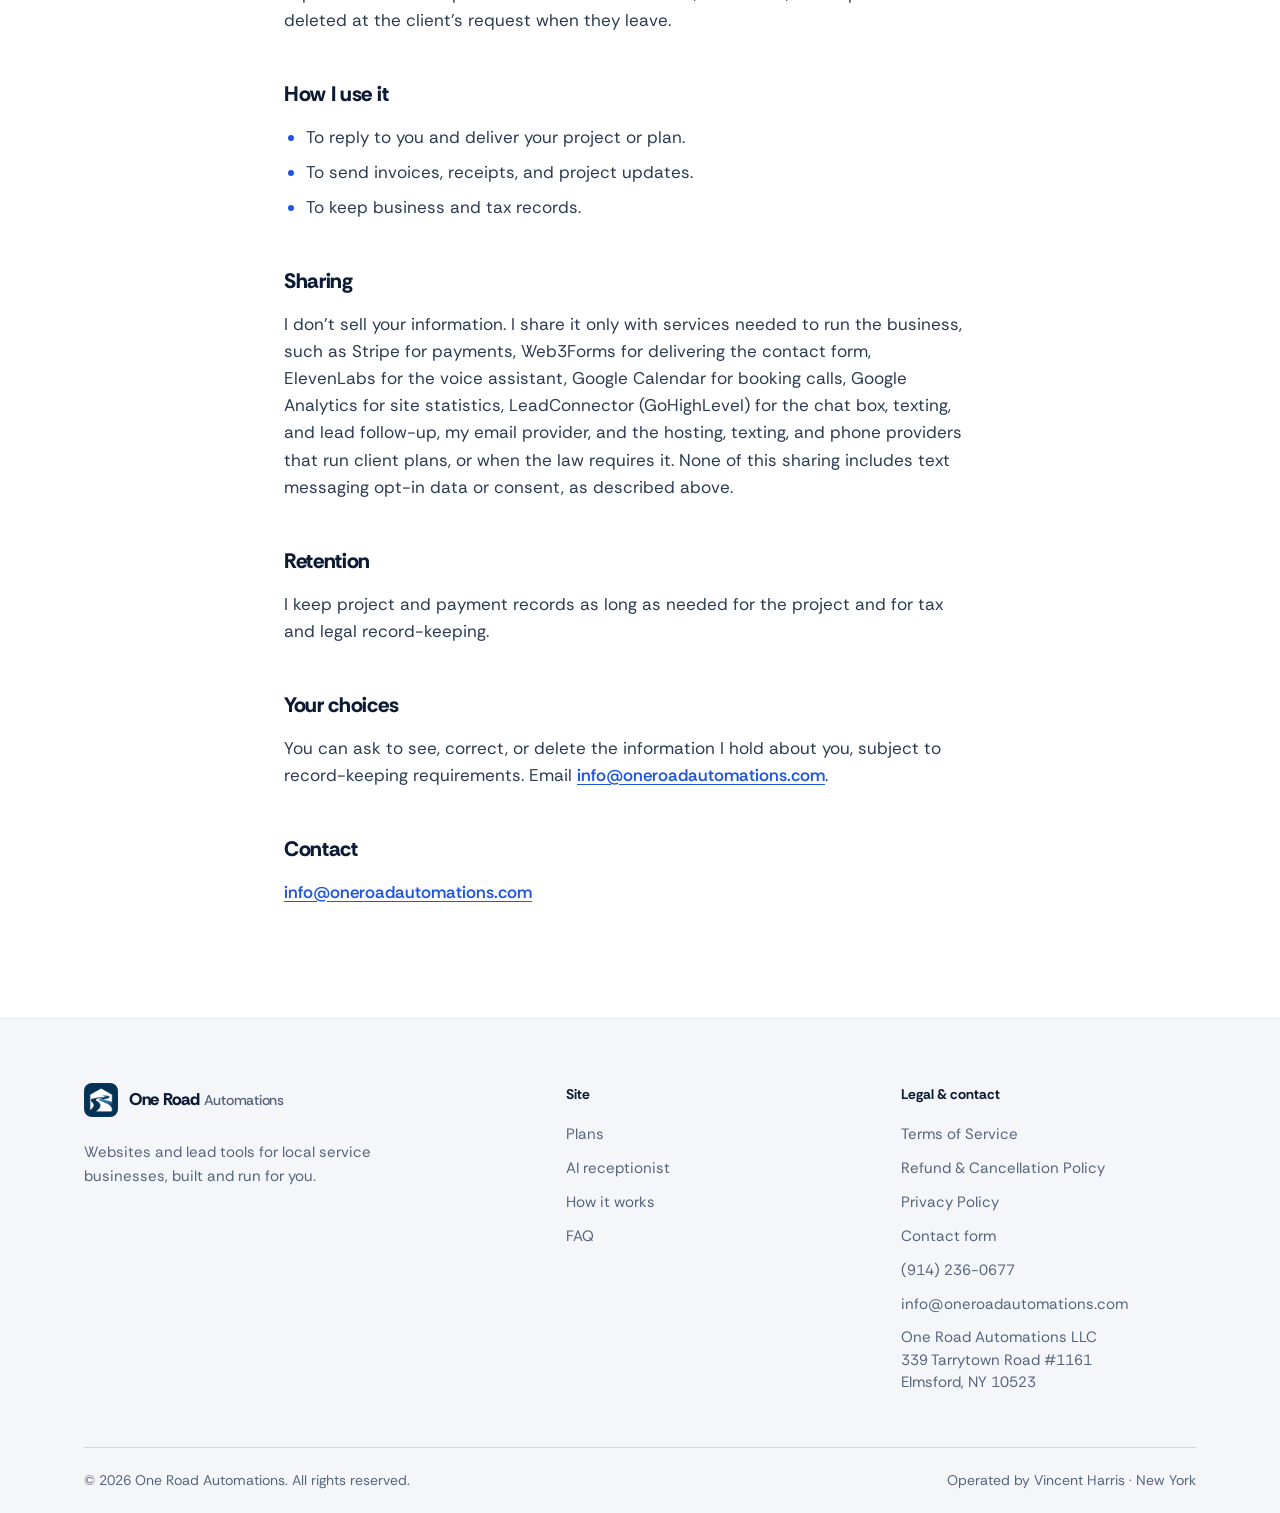
==== commit 00fad593: "Drop the contact form phone field and show the mailing address in the footer A2P requires that no fo" ====
--- a/privacy.html
+++ b/privacy.html
@@ -12,7 +12,7 @@
 <link rel="preconnect" href="https://fonts.googleapis.com" />
 <link rel="preconnect" href="https://fonts.gstatic.com" crossorigin />
 <link href="https://fonts.googleapis.com/css2?family=Rethink+Sans:wght@400..800&display=swap" rel="stylesheet" />
-<link rel="stylesheet" href="styles.css?v=20261107b" />
+<link rel="stylesheet" href="styles.css?v=20261107c" />
 <!-- Google Analytics -->
 <script async src="https://www.googletagmanager.com/gtag/js?id=G-F8QH4Q1D01"></script>
 <script>
@@ -135,6 +135,7 @@
       <a href="index.html#contact">Contact form</a>
       <a href="tel:+19142360677">(914) 236-0677</a>
       <a href="mailto:info@oneroadautomations.com">info@oneroadautomations.com</a>
+      <p class="footer-addr">One Road Automations LLC<br />339 Tarrytown Road #1161<br />Elmsford, NY 10523</p>
     </nav>
   </div>
   <div class="wrap footer-bottom">
--- a/styles.css
+++ b/styles.css
@@ -454,6 +454,7 @@
 .footer-brand p { margin-top: 16px; max-width: 40ch; }
 .footer-h { font-size: 14px; font-weight: 700; color: var(--ink); margin-bottom: 12px; }
 .footer-col a { display: block; padding: 5px 0; transition: color 160ms ease; }
+.footer-addr { padding: 5px 0; line-height: 1.5; }
 @media (hover: hover) and (pointer: fine) { .footer-col a:hover { color: var(--blue); } }
 .footer-bottom { position: relative; display: flex; justify-content: space-between; flex-wrap: wrap; gap: 8px; padding-top: 22px; padding-bottom: 22px; font-size: 14px; }
 .footer-bottom::before { content: ""; position: absolute; top: 0; left: 24px; right: 24px; border-top: 1px solid var(--line-2); }
